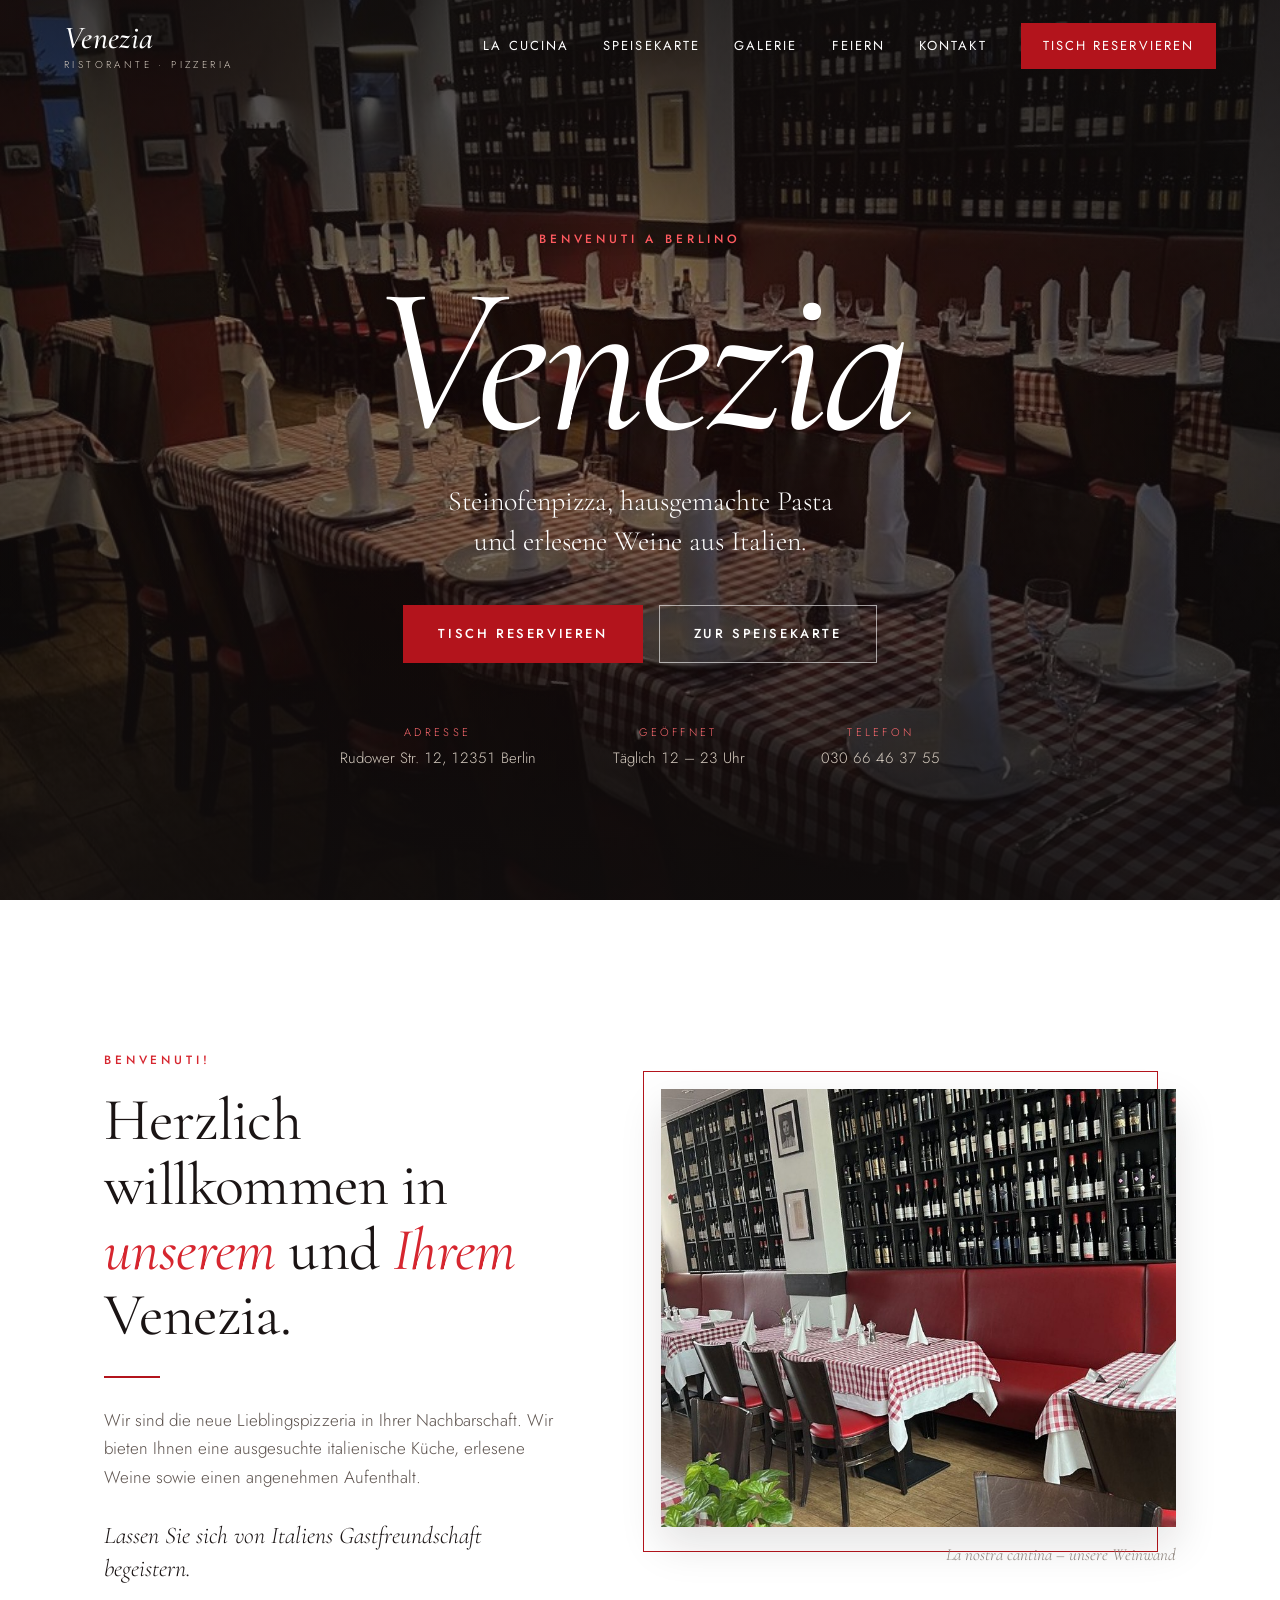
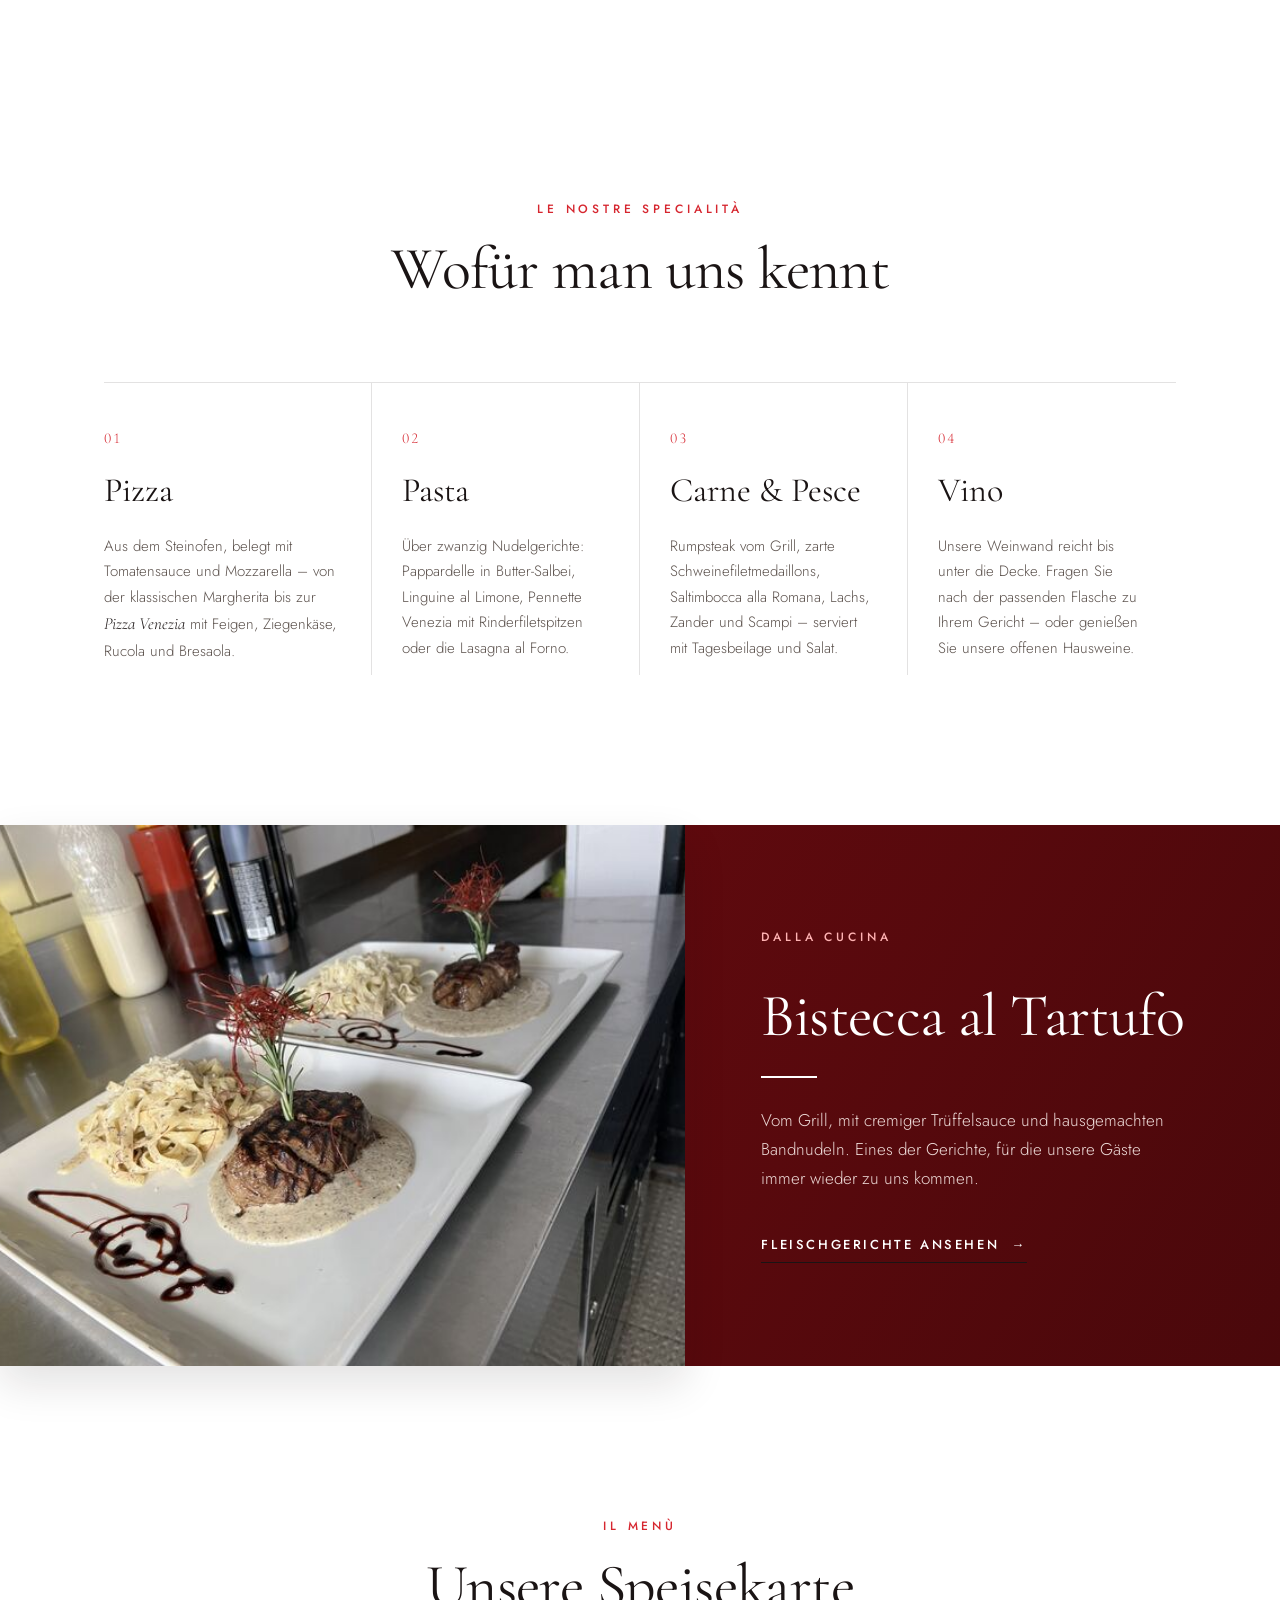
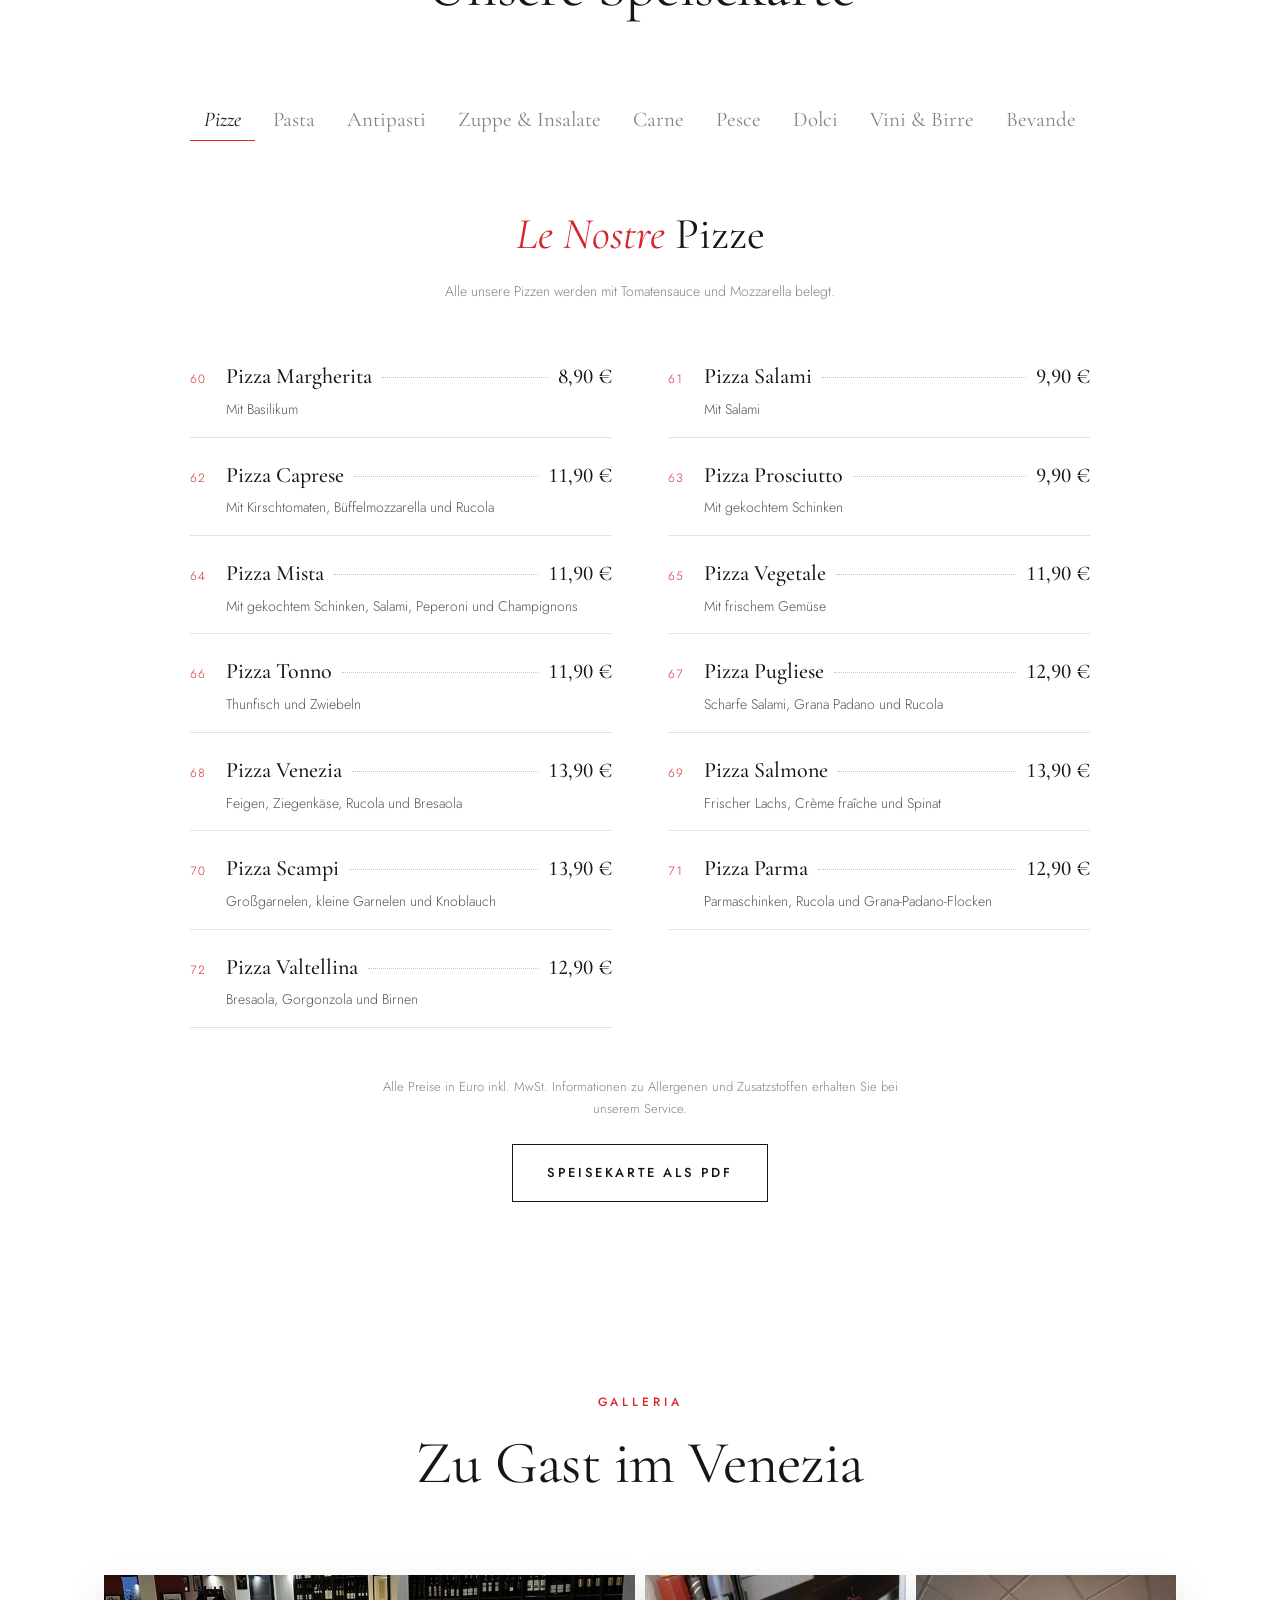
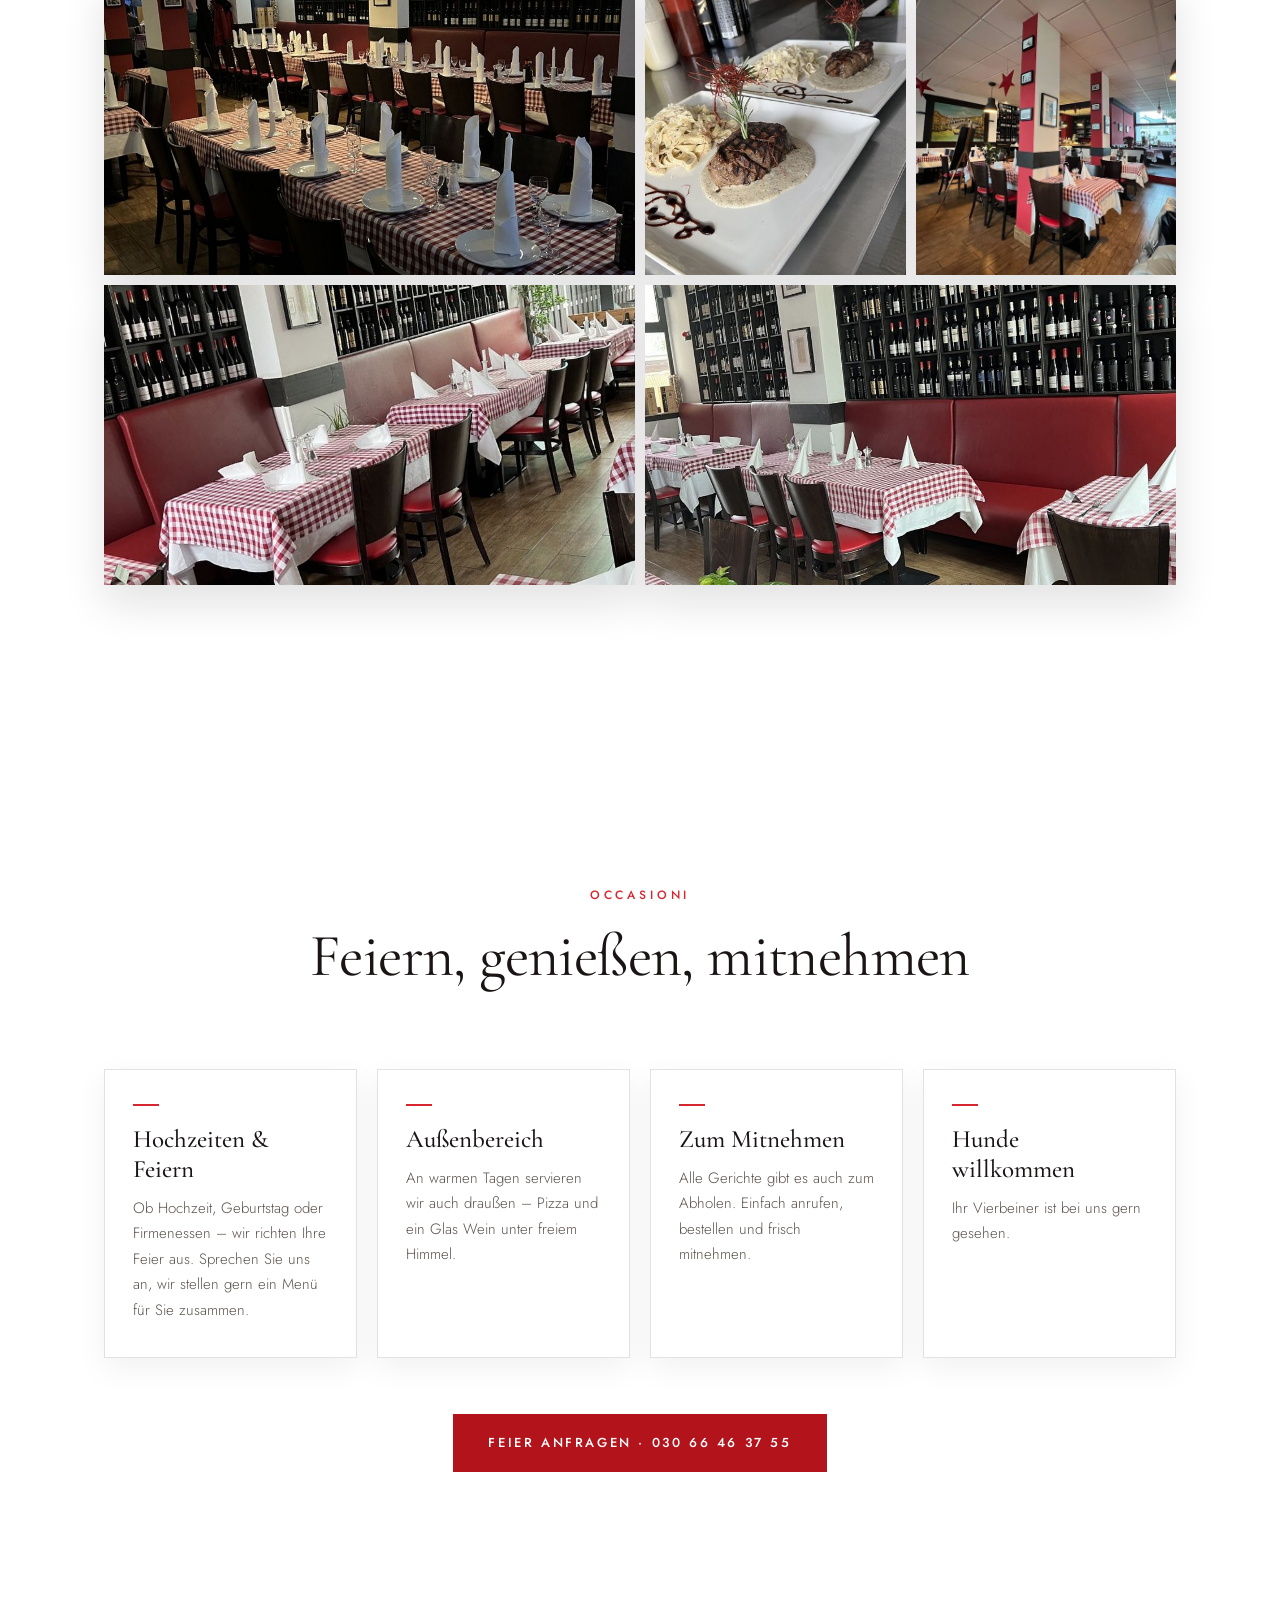
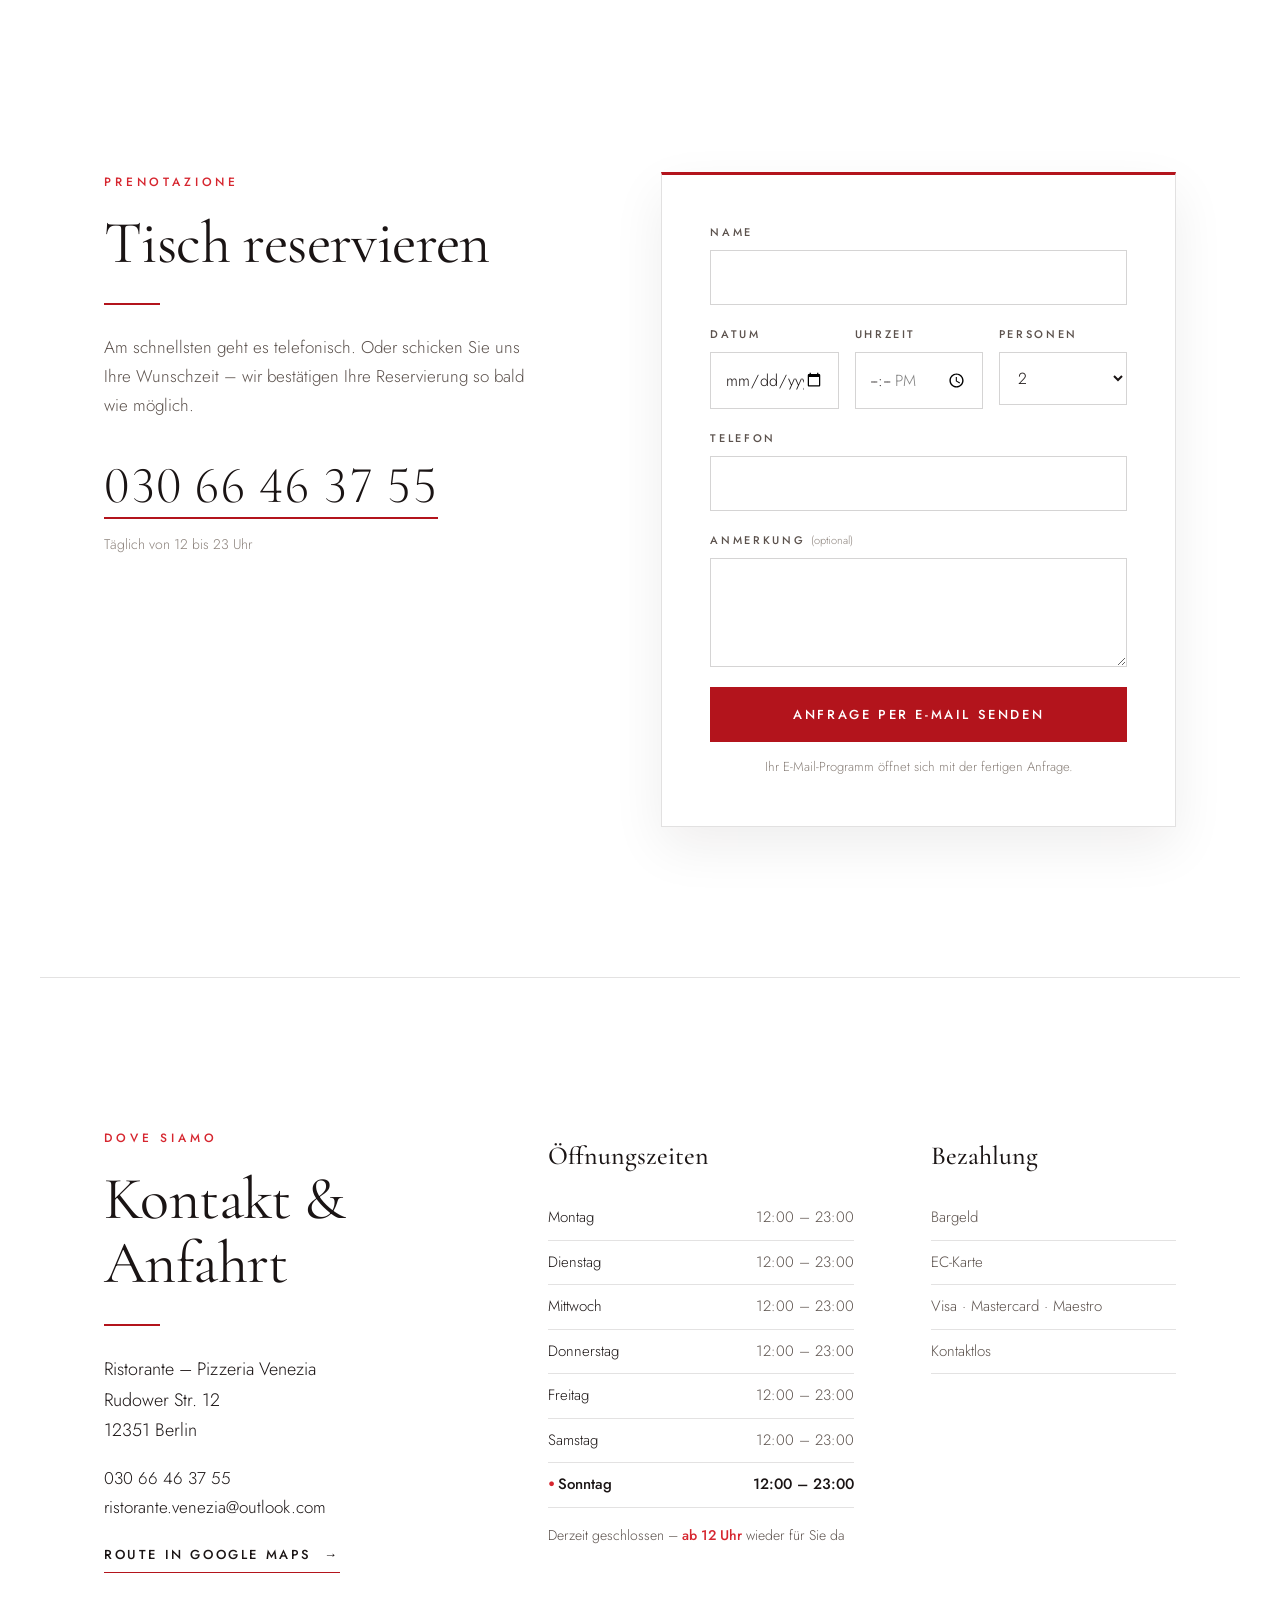
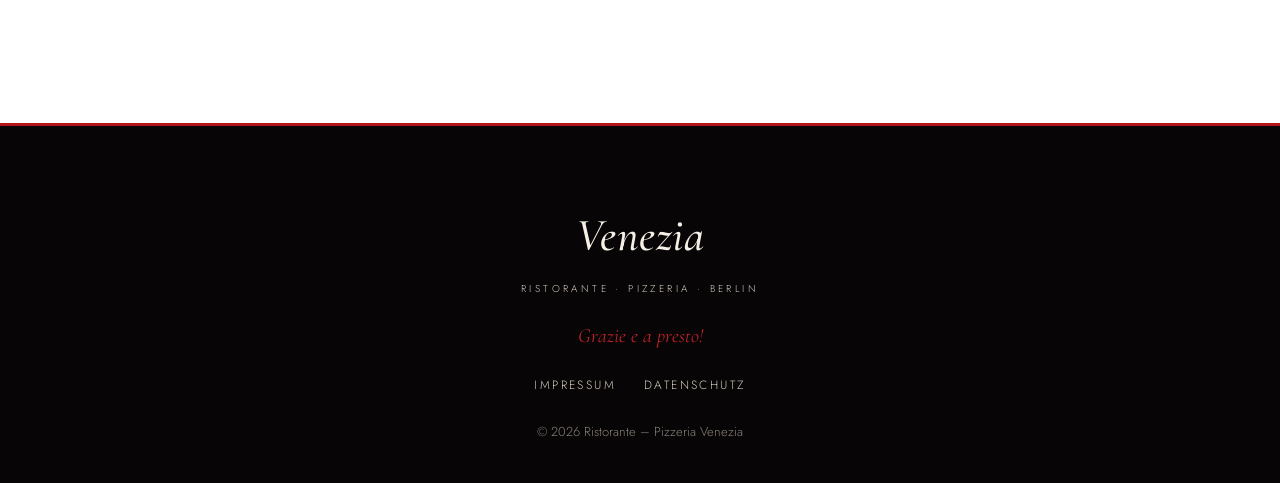
==== index.html @ 1c079600 "Ristorante Venezia: neue Webseite Neubau der Webseite für Ristorante – Pizzeria Venezia (Rudower Str" ====
<!doctype html>
<html lang="de" class="no-js">
<head>
  <meta charset="utf-8">
  <meta name="viewport" content="width=device-width, initial-scale=1">
  <title>Ristorante Pizzeria Venezia – Italienische Küche in Berlin</title>
  <meta name="description" content="Ristorante Pizzeria Venezia in der Rudower Str. 12, Berlin: Steinofenpizza, hausgemachte Pasta, Fleisch, Fisch und erlesene italienische Weine. Täglich 12–23 Uhr. Jetzt Tisch reservieren.">
  <meta name="theme-color" content="#ffffff">
  <link rel="preconnect" href="https://fonts.googleapis.com">
  <link rel="preconnect" href="https://fonts.gstatic.com" crossorigin>
  <link href="https://fonts.googleapis.com/css2?family=Cormorant+Garamond:ital,wght@0,400;0,500;0,600;1,400;1,500&family=Jost:wght@300;400;500&display=swap" rel="stylesheet">
  <link rel="stylesheet" href="css/style.css">
  <script type="application/ld+json">
  {
    "@context": "https://schema.org",
    "@type": "Restaurant",
    "name": "Ristorante - Pizzeria Venezia",
    "servesCuisine": ["Italienisch", "Pizza", "Pasta"],
    "telephone": "+49 30 66463755",
    "email": "ristorante.venezia@outlook.com",
    "address": {
      "@type": "PostalAddress",
      "streetAddress": "Rudower Str. 12",
      "postalCode": "12351",
      "addressLocality": "Berlin",
      "addressCountry": "DE"
    },
    "openingHoursSpecification": [{
      "@type": "OpeningHoursSpecification",
      "dayOfWeek": ["Monday","Tuesday","Wednesday","Thursday","Friday","Saturday","Sunday"],
      "opens": "12:00",
      "closes": "23:00"
    }],
    "acceptsReservations": true,
    "paymentAccepted": "Bargeld, EC-Karte, Visa, Mastercard, Maestro, kontaktlos"
  }
  </script>
  <script>
    // Intro nur einmal pro Besuch und nicht bei „Bewegung reduzieren“
    try {
      if (sessionStorage.getItem('venezia-intro') || matchMedia('(prefers-reduced-motion: reduce)').matches) {
        document.documentElement.classList.add('no-intro');
      }
    } catch (e) {}
  </script>
</head>
<body>

  <!-- INTRO / MINI-TRAILER -->
  <div class="intro-film" id="introFilm" aria-hidden="true">
    <div class="if-center">
      <p class="if-kicker">Ristorante · Pizzeria · Berlin</p>
      <h2 class="if-title"><span>V</span><span>e</span><span>n</span><span>e</span><span>z</span><span>i</span><span>a</span></h2>
      <div class="if-line"></div>
    </div>
  </div>

  <header class="site-header" id="top">
    <a class="brand" href="#top" aria-label="Venezia – zum Seitenanfang">
      <span class="brand-name">Venezia</span>
      <span class="brand-sub">Ristorante · Pizzeria</span>
    </a>
    <nav class="nav" id="nav" aria-label="Hauptnavigation">
      <a href="#cucina">La Cucina</a>
      <a href="#speisekarte">Speisekarte</a>
      <a href="#galerie">Galerie</a>
      <a href="#feiern">Feiern</a>
      <a href="#kontakt">Kontakt</a>
      <a class="nav-cta" href="#reservieren">Tisch reservieren</a>
    </nav>
    <button class="nav-toggle" id="navToggle" aria-label="Menü öffnen" aria-expanded="false" aria-controls="nav">
      <span></span><span></span><span></span>
    </button>
  </header>

  <main>

    <!-- HERO -->
    <section class="hero">
      <div class="hero-bg" style="background-image:url('images/abend.jpg')" role="img" aria-label="Gedeckte Tafel im Restaurant Venezia am Abend"></div>
      <div class="hero-inner">
        <p class="eyebrow reveal">Benvenuti a Berlino</p>
        <h1 class="hero-title reveal">Venezia</h1>
        <p class="hero-lead reveal">Steinofenpizza, hausgemachte Pasta<br>und erlesene Weine aus Italien.</p>
        <div class="hero-actions reveal">
          <a class="btn btn-red" href="#reservieren">Tisch reservieren</a>
          <a class="btn btn-ghost" href="#speisekarte">Zur Speisekarte</a>
        </div>
      </div>
      <ul class="hero-facts">
        <li><span>Adresse</span>Rudower Str. 12, 12351 Berlin</li>
        <li><span>Geöffnet</span>Täglich 12 – 23 Uhr</li>
        <li><span>Telefon</span><a href="tel:+493066463755">030 66 46 37 55</a></li>
      </ul>
    </section>

    <!-- INTRO -->
    <section class="intro section" id="cucina">
      <div class="intro-text reveal">
        <p class="eyebrow">Benvenuti!</p>
        <h2 class="h2">Herzlich willkommen in <em>unserem</em> und <em>Ihrem</em> Venezia.</h2>
        <div class="rule"></div>
        <p>Wir sind die neue Lieblingspizzeria in Ihrer Nachbarschaft. Wir bieten Ihnen eine ausgesuchte italienische Küche, erlesene Weine sowie einen angenehmen Aufenthalt.</p>
        <p class="signature">Lassen Sie sich von Italiens Gastfreundschaft begeistern.</p>
      </div>
      <figure class="intro-img reveal">
        <img src="images/weinwand.jpg" alt="Rote Lederbänke und die Weinwand im Venezia" loading="lazy">
        <figcaption>La nostra cantina – unsere Weinwand</figcaption>
      </figure>
    </section>

    <!-- SPECIALITÀ -->
    <section class="known section">
      <header class="section-head reveal">
        <p class="eyebrow">Le nostre specialità</p>
        <h2 class="h2">Wofür man uns kennt</h2>
      </header>
      <div class="known-grid">
        <article class="known-item reveal">
          <span class="known-num">01</span>
          <h3>Pizza</h3>
          <p>Aus dem Steinofen, belegt mit Tomatensauce und Mozzarella – von der klassischen Margherita bis zur <em>Pizza Venezia</em> mit Feigen, Ziegenkäse, Rucola und Bresaola.</p>
        </article>
        <article class="known-item reveal">
          <span class="known-num">02</span>
          <h3>Pasta</h3>
          <p>Über zwanzig Nudelgerichte: Pappardelle in Butter-Salbei, Linguine al Limone, Pennette Venezia mit Rinderfiletspitzen oder die Lasagna al Forno.</p>
        </article>
        <article class="known-item reveal">
          <span class="known-num">03</span>
          <h3>Carne &amp; Pesce</h3>
          <p>Rumpsteak vom Grill, zarte Schweinefiletmedaillons, Saltimbocca alla Romana, Lachs, Zander und Scampi – serviert mit Tagesbeilage und Salat.</p>
        </article>
        <article class="known-item reveal">
          <span class="known-num">04</span>
          <h3>Vino</h3>
          <p>Unsere Weinwand reicht bis unter die Decke. Fragen Sie nach der passenden Flasche zu Ihrem Gericht – oder genießen Sie unsere offenen Hausweine.</p>
        </article>
      </div>
    </section>

    <!-- FEATURE: BISTECCA -->
    <section class="feature">
      <div class="feature-img reveal">
        <img src="images/bistecca.jpg" alt="Gegrillte Bistecca mit Bandnudeln und Trüffel-Rahmsauce" loading="lazy">
      </div>
      <div class="feature-text reveal">
        <p class="eyebrow">Dalla cucina</p>
        <h2 class="h2">Bistecca al&nbsp;Tartufo</h2>
        <div class="rule"></div>
        <p>Vom Grill, mit cremiger Trüffelsauce und hausgemachten Bandnudeln. Eines der Gerichte, für die unsere Gäste immer wieder zu uns kommen.</p>
        <a class="link-arrow" href="#speisekarte" data-tab="manzo">Fleischgerichte ansehen</a>
      </div>
    </section>

    <!-- SPEISEKARTE -->
    <section class="menu section" id="speisekarte">
      <header class="section-head reveal">
        <p class="eyebrow">Il menù</p>
        <h2 class="h2">Unsere Speisekarte</h2>
      </header>

      <div class="menu-tabs" role="tablist" id="menuTabs" aria-label="Kategorien der Speisekarte"></div>
      <div class="menu-panel" id="menuPanel" role="tabpanel" aria-live="polite"></div>

      <p class="menu-note">Alle Preise in Euro inkl. MwSt. Informationen zu Allergenen und Zusatzstoffen erhalten Sie bei unserem Service.</p>
      <div class="menu-actions">
        <a class="btn btn-ghost" href="Speisekarte.pdf" target="_blank" rel="noopener">Speisekarte als PDF</a>
      </div>
    </section>

    <!-- GALERIE -->
    <section class="gallery section" id="galerie">
      <header class="section-head reveal">
        <p class="eyebrow">Galleria</p>
        <h2 class="h2">Zu Gast im Venezia</h2>
      </header>
      <div class="gallery-grid">
        <button class="g-item g-wide reveal" data-full="images/abend.jpg"><img src="images/abend.jpg" alt="Festlich gedeckte Tafel am Abend" loading="lazy"></button>
        <button class="g-item reveal" data-full="images/bistecca.jpg"><img src="images/bistecca.jpg" alt="Bistecca mit Bandnudeln" loading="lazy"></button>
        <button class="g-item reveal" data-full="images/gastraum.jpg"><img src="images/gastraum.jpg" alt="Gastraum mit roten Säulen und Venedig-Gemälde" loading="lazy"></button>
        <button class="g-item g-wide reveal" data-full="images/tische.jpg"><img src="images/tische.jpg" alt="Tische mit rot-weiß karierten Tischdecken" loading="lazy"></button>
        <button class="g-item g-wide reveal" data-full="images/weinwand.jpg"><img src="images/weinwand.jpg" alt="Weinwand über den roten Lederbänken" loading="lazy"></button>
      </div>
    </section>

    <!-- FEIERN & SERVICES -->
    <section class="events" id="feiern">
      <div class="events-bg" style="background-image:url('images/gastraum.jpg')" aria-hidden="true"></div>
      <div class="events-inner section">
        <header class="section-head reveal">
          <p class="eyebrow">Occasioni</p>
          <h2 class="h2">Feiern, genießen, mitnehmen</h2>
        </header>
        <div class="events-grid">
          <div class="event reveal">
            <h3>Hochzeiten &amp; Feiern</h3>
            <p>Ob Hochzeit, Geburtstag oder Firmenessen – wir richten Ihre Feier aus. Sprechen Sie uns an, wir stellen gern ein Menü für Sie zusammen.</p>
          </div>
          <div class="event reveal">
            <h3>Außenbereich</h3>
            <p>An warmen Tagen servieren wir auch draußen – Pizza und ein Glas Wein unter freiem Himmel.</p>
          </div>
          <div class="event reveal">
            <h3>Zum Mitnehmen</h3>
            <p>Alle Gerichte gibt es auch zum Abholen. Einfach anrufen, bestellen und frisch mitnehmen.</p>
          </div>
          <div class="event reveal">
            <h3>Hunde willkommen</h3>
            <p>Ihr Vierbeiner ist bei uns gern gesehen.</p>
          </div>
        </div>
        <div class="events-cta reveal">
          <a class="btn btn-red" href="tel:+493066463755">Feier anfragen · 030 66 46 37 55</a>
        </div>
      </div>
    </section>

    <!-- RESERVIEREN -->
    <section class="reserve section" id="reservieren">
      <div class="reserve-text reveal">
        <p class="eyebrow">Prenotazione</p>
        <h2 class="h2">Tisch reservieren</h2>
        <div class="rule"></div>
        <p>Am schnellsten geht es telefonisch. Oder schicken Sie uns Ihre Wunschzeit – wir bestätigen Ihre Reservierung so bald wie möglich.</p>
        <a class="phone-big" href="tel:+493066463755">030 66 46 37 55</a>
        <p class="small">Täglich von 12 bis 23 Uhr</p>
      </div>
      <form class="reserve-form reveal" id="reserveForm" novalidate>
        <div class="field">
          <label for="r-name">Name</label>
          <input id="r-name" name="name" type="text" autocomplete="name" required>
        </div>
        <div class="field-row">
          <div class="field">
            <label for="r-date">Datum</label>
            <input id="r-date" name="date" type="date" required>
          </div>
          <div class="field">
            <label for="r-time">Uhrzeit</label>
            <input id="r-time" name="time" type="time" min="12:00" max="22:00" step="900" required>
          </div>
          <div class="field">
            <label for="r-guests">Personen</label>
            <select id="r-guests" name="guests" required>
              <option>1</option><option selected>2</option><option>3</option><option>4</option>
              <option>5</option><option>6</option><option>7</option><option>8</option>
              <option value="mehr als 8">mehr als 8</option>
            </select>
          </div>
        </div>
        <div class="field">
          <label for="r-phone">Telefon</label>
          <input id="r-phone" name="phone" type="tel" autocomplete="tel" required>
        </div>
        <div class="field">
          <label for="r-note">Anmerkung <span class="opt">(optional)</span></label>
          <textarea id="r-note" name="note" rows="3"></textarea>
        </div>
        <button class="btn btn-red btn-block" type="submit">Anfrage per E-Mail senden</button>
        <p class="form-hint" id="formHint">Ihr E-Mail-Programm öffnet sich mit der fertigen Anfrage.</p>
      </form>
    </section>

    <!-- KONTAKT -->
    <section class="contact section" id="kontakt">
      <div class="contact-col reveal">
        <p class="eyebrow">Dove siamo</p>
        <h2 class="h2">Kontakt &amp; Anfahrt</h2>
        <div class="rule"></div>
        <address>
          Ristorante – Pizzeria Venezia<br>
          Rudower Str. 12<br>
          12351 Berlin
        </address>
        <p><a href="tel:+493066463755">030 66 46 37 55</a><br>
           <a href="mailto:ristorante.venezia@outlook.com">ristorante.venezia@outlook.com</a></p>
        <a class="link-arrow" href="https://www.google.com/maps/search/?api=1&amp;query=Rudower%20Str.%2012%2C%2012351%20Berlin" target="_blank" rel="noopener">Route in Google Maps</a>
      </div>
      <div class="contact-col reveal">
        <h3 class="h3">Öffnungszeiten</h3>
        <table class="hours" id="hours">
          <tr data-day="1"><th>Montag</th><td>12:00 – 23:00</td></tr>
          <tr data-day="2"><th>Dienstag</th><td>12:00 – 23:00</td></tr>
          <tr data-day="3"><th>Mittwoch</th><td>12:00 – 23:00</td></tr>
          <tr data-day="4"><th>Donnerstag</th><td>12:00 – 23:00</td></tr>
          <tr data-day="5"><th>Freitag</th><td>12:00 – 23:00</td></tr>
          <tr data-day="6"><th>Samstag</th><td>12:00 – 23:00</td></tr>
          <tr data-day="0"><th>Sonntag</th><td>12:00 – 23:00</td></tr>
        </table>
        <p class="open-status" id="openStatus"></p>
      </div>
      <div class="contact-col reveal">
        <h3 class="h3">Bezahlung</h3>
        <ul class="pay">
          <li>Bargeld</li>
          <li>EC-Karte</li>
          <li>Visa · Mastercard · Maestro</li>
          <li>Kontaktlos</li>
        </ul>
      </div>
    </section>

  </main>

  <footer class="site-footer">
    <div class="footer-brand">
      <span class="brand-name">Venezia</span>
      <span class="brand-sub">Ristorante · Pizzeria · Berlin</span>
    </div>
    <p class="footer-claim">Grazie e a presto!</p>
    <nav class="footer-links" aria-label="Rechtliches">
      <a href="impressum.html">Impressum</a>
      <a href="datenschutz.html">Datenschutz</a>
    </nav>
    <p class="copy">© <span id="year"></span> Ristorante – Pizzeria Venezia</p>
  </footer>

  <a class="mobile-call" href="tel:+493066463755" aria-label="Venezia anrufen">Jetzt anrufen &amp; reservieren</a>

  <div class="lightbox" id="lightbox" hidden>
    <button class="lb-close" id="lbClose" aria-label="Schließen">×</button>
    <img id="lbImg" alt="">
  </div>

  <script src="js/main.js"></script>
</body>
</html>
---- css/style.css ----
/* ==========================================================
   Ristorante Pizzeria Venezia – Rosso & Bianco
   ========================================================== */

:root {
  --bg: #ffffff;
  --bg-2: #f7f3ee;
  --nero: #120e0e;
  --rosso: #b3141c;
  --rosso-hell: #d6262f;
  --rosso-dunkel: #6e0b10;
  --text: #1a1414;
  --text-dim: #5c524d;
  --grau: #8a807a;
  --linie: rgba(26, 20, 20, 0.12);
  --creme: #f5efe6;
  --creme-dim: #d6ccc0;

  --serif: "Cormorant Garamond", Georgia, "Times New Roman", serif;
  --sans: "Jost", "Helvetica Neue", Arial, sans-serif;

  --max: 1200px;
  --gutter: clamp(16px, 5vw, 64px);
  --ease: cubic-bezier(.2, .7, .2, 1);
}

*, *::before, *::after { box-sizing: border-box; }

html { scroll-behavior: smooth; scroll-padding-top: 80px; }

body {
  margin: 0;
  background: var(--bg);
  color: var(--text);
  font-family: var(--sans);
  font-weight: 300;
  font-size: 17px;
  line-height: 1.7;
  -webkit-font-smoothing: antialiased;
  overflow-x: hidden;
}

img { display: block; max-width: 100%; }
a { color: inherit; }
::selection { background: var(--rosso); color: #fff; }

/* ---------- Typografie ---------- */

.eyebrow {
  font-family: var(--sans);
  font-size: 12px;
  font-weight: 500;
  letter-spacing: .32em;
  text-transform: uppercase;
  color: var(--rosso-hell);
  margin: 0 0 18px;
}

.h2 {
  font-family: var(--serif);
  font-weight: 400;
  font-size: clamp(36px, 5vw, 60px);
  line-height: 1.08;
  margin: 0;
  letter-spacing: -.01em;
}
.h2 em { font-style: italic; color: var(--rosso-hell); }

.h3 {
  font-family: var(--serif);
  font-weight: 500;
  font-size: 26px;
  margin: 0 0 18px;
}

.rule {
  width: 56px;
  height: 2px;
  background: var(--rosso);
  margin: 28px 0;
}

.section {
  max-width: var(--max);
  margin: 0 auto;
  padding: clamp(80px, 12vw, 150px) var(--gutter);
}

.section-head { text-align: center; margin-bottom: clamp(48px, 7vw, 80px); }

/* ---------- Buttons ---------- */

.btn {
  display: inline-block;
  font-family: var(--sans);
  font-size: 13px;
  font-weight: 500;
  letter-spacing: .2em;
  text-transform: uppercase;
  text-decoration: none;
  padding: 17px 34px;
  border: 1px solid transparent;
  cursor: pointer;
  transition: background .3s var(--ease), color .3s var(--ease), border-color .3s var(--ease);
}
.btn-red { background: var(--rosso); color: #fff; }
.btn-red:hover { background: var(--rosso-hell); }
.btn-ghost { border-color: var(--text); color: var(--text); }
.btn-ghost:hover { background: var(--text); color: #fff; border-color: var(--text); }
.btn-block { width: 100%; }

.link-arrow {
  display: inline-flex;
  align-items: center;
  gap: 12px;
  font-size: 13px;
  font-weight: 500;
  letter-spacing: .2em;
  text-transform: uppercase;
  text-decoration: none;
  color: var(--text);
  padding-bottom: 6px;
  border-bottom: 1px solid var(--rosso);
}
.link-arrow::after { content: "→"; transition: transform .3s var(--ease); }
.link-arrow:hover::after { transform: translateX(6px); }

/* ---------- Header ---------- */

.site-header {
  position: fixed;
  inset: 0 0 auto 0;
  z-index: 50;
  display: flex;
  align-items: center;
  justify-content: space-between;
  padding: 22px var(--gutter);
  transition: background .4s var(--ease), padding .4s var(--ease), border-color .4s;
  border-bottom: 1px solid transparent;
}
.site-header.scrolled {
  background: rgba(255, 255, 255, .96);
  box-shadow: 0 2px 24px rgba(26,20,20,.06);
  backdrop-filter: blur(10px);
  -webkit-backdrop-filter: blur(10px);
  padding-top: 14px;
  padding-bottom: 14px;
  border-bottom-color: var(--linie);
}

.brand { text-decoration: none; display: flex; flex-direction: column; line-height: 1; }
.brand-name {
  font-family: var(--serif);
  font-style: italic;
  font-size: 32px;
  font-weight: 500;
  letter-spacing: .01em;
}
.brand-sub {
  font-size: 10px;
  letter-spacing: .34em;
  text-transform: uppercase;
  color: var(--text-dim);
  margin-top: 6px;
}

.nav { display: flex; align-items: center; gap: 34px; }
.nav a {
  font-size: 13px;
  font-weight: 400;
  letter-spacing: .16em;
  text-transform: uppercase;
  text-decoration: none;
  position: relative;
}
.nav a:not(.nav-cta)::after {
  content: "";
  position: absolute;
  left: 0; right: 0; bottom: -6px;
  height: 1px;
  background: var(--rosso-hell);
  transform: scaleX(0);
  transform-origin: left;
  transition: transform .35s var(--ease);
}
.nav a:not(.nav-cta):hover::after { transform: scaleX(1); }
.nav-cta {
  background: var(--rosso);
  color: #fff;
  padding: 12px 22px;
  transition: background .3s;
}
.nav-cta:hover { background: var(--rosso-hell); }

.nav-toggle {
  display: none;
  background: none;
  border: 0;
  width: 44px; height: 44px;
  padding: 10px;
  cursor: pointer;
  position: relative;
  z-index: 60;
}
.nav-toggle span {
  display: block;
  height: 1.5px;
  background: #fff;
  margin: 6px 0;
  transition: transform .3s var(--ease), opacity .3s;
}
.nav-open .nav-toggle span:nth-child(1) { transform: translateY(7.5px) rotate(45deg); }
.nav-open .nav-toggle span:nth-child(2) { opacity: 0; }
.nav-open .nav-toggle span:nth-child(3) { transform: translateY(-7.5px) rotate(-45deg); }

/* ---------- Hero ---------- */

.hero {
  position: relative;
  min-height: 100vh;
  min-height: 100svh;
  display: flex;
  flex-direction: column;
  justify-content: center;
  overflow: hidden;
}
.hero-bg {
  position: absolute;
  inset: 0;
  background-size: cover;
  background-position: center 40%;
  transform: scale(1.08);
  animation: heroZoom 18s var(--ease) forwards;
}
.hero-bg::after {
  content: "";
  position: absolute;
  inset: 0;
  background:
    linear-gradient(180deg, rgba(18,14,14,.72) 0%, rgba(18,14,14,.38) 35%, rgba(18,14,14,.5) 70%, rgba(18,14,14,.82) 100%),
    radial-gradient(ellipse at 50% 50%, rgba(110,11,16,.18), rgba(18,14,14,.35) 75%);
}
@keyframes heroZoom { to { transform: scale(1); } }

.hero-inner {
  position: relative;
  text-align: center;
  padding: 140px var(--gutter) 60px;
}
.hero-title {
  font-family: var(--serif);
  font-style: italic;
  font-weight: 400;
  font-size: clamp(84px, 17vw, 210px);
  line-height: .9;
  margin: 0;
  letter-spacing: -.02em;
  text-shadow: 0 6px 40px rgba(0,0,0,.45);
}
.hero-lead {
  font-family: var(--serif);
  font-size: clamp(20px, 2.4vw, 28px);
  line-height: 1.4;
  color: var(--text);
  margin: 26px auto 44px;
}
.hero-actions { display: flex; flex-wrap: wrap; gap: 16px; justify-content: center; }

.hero-facts {
  position: relative;
  list-style: none;
  margin: 0 auto;
  padding: 0 var(--gutter) 40px;
  display: flex;
  justify-content: center;
  gap: clamp(24px, 6vw, 80px);
  font-size: 15px;
  color: var(--text-dim);
  text-align: center;
}
.hero-facts span {
  display: block;
  font-size: 11px;
  letter-spacing: .3em;
  text-transform: uppercase;
  color: var(--rosso-hell);
  margin-bottom: 4px;
}
.hero-facts a { text-decoration: none; }
.hero-facts a:hover { color: var(--text); }

/* ---------- Intro ---------- */

.intro {
  display: grid;
  grid-template-columns: 1fr 1.1fr;
  gap: clamp(40px, 7vw, 100px);
  align-items: center;
}
.intro-text p { color: var(--text-dim); max-width: 480px; }
.signature {
  font-family: var(--serif);
  font-style: italic;
  font-size: 24px;
  color: var(--text) !important;
  line-height: 1.35;
  margin-top: 28px;
}
.intro-img { margin: 0; position: relative; }
.intro-img::before {
  content: "";
  position: absolute;
  inset: -18px 18px 18px -18px;
  border: 1px solid var(--rosso);
  z-index: -1;
}
.intro-img img { width: 100%; aspect-ratio: 4 / 3.4; object-fit: cover; }
.intro-img figcaption {
  font-family: var(--serif);
  font-style: italic;
  font-size: 17px;
  color: var(--grau);
  margin-top: 14px;
  text-align: right;
}

/* ---------- Specialità ---------- */

.known { padding-top: 40px; }
.known-grid {
  display: grid;
  grid-template-columns: repeat(4, 1fr);
  border-top: 1px solid var(--linie);
}
.known-item {
  padding: 40px 30px 10px 0;
  border-right: 1px solid var(--linie);
  padding-left: 30px;
}
.known-item:first-child { padding-left: 0; }
.known-item:last-child { border-right: 0; }
.known-num {
  font-family: var(--serif);
  font-size: 15px;
  color: var(--rosso-hell);
  letter-spacing: .1em;
}
.known-item h3 {
  font-family: var(--serif);
  font-weight: 400;
  font-size: 34px;
  margin: 10px 0 14px;
}
.known-item p { font-size: 15px; color: var(--text-dim); margin: 0; }
.known-item em { font-family: var(--serif); font-size: 17px; color: var(--text); }

/* ---------- Feature ---------- */

.feature {
  display: grid;
  grid-template-columns: 1.15fr 1fr;
  background: var(--rosso-dunkel);
  background: linear-gradient(120deg, var(--rosso-dunkel) 0%, #4a080b 100%);
}
.feature-img { min-height: 520px; overflow: hidden; }
.feature-img img {
  width: 100%;
  height: 100%;
  object-fit: cover;
  transition: transform 1.2s var(--ease);
}
.feature:hover .feature-img img { transform: scale(1.04); }
.feature-text {
  padding: clamp(56px, 8vw, 110px) clamp(24px, 6vw, 90px);
  align-self: center;
}
.feature-text .eyebrow { color: #ffb3b3; }
.feature-text .rule { background: #fff; }
.feature-text p { color: #ecd9d6; max-width: 420px; margin-bottom: 36px; }
.feature-text .link-arrow { border-color: var(--text); }

/* ---------- Speisekarte ---------- */

.menu-tabs {
  display: flex;
  flex-wrap: wrap;
  justify-content: center;
  gap: 6px 4px;
  margin-bottom: 56px;
}
.menu-tab {
  background: none;
  border: 0;
  border-bottom: 1px solid transparent;
  color: var(--grau);
  font-family: var(--serif);
  font-size: 21px;
  padding: 8px 14px;
  cursor: pointer;
  transition: color .25s, border-color .25s;
}
.menu-tab:hover { color: var(--text); }
.menu-tab[aria-selected="true"] {
  color: var(--text);
  border-bottom-color: var(--rosso-hell);
  font-style: italic;
}

.menu-panel { max-width: 900px; margin: 0 auto; min-height: 300px; }
.menu-panel.fade { animation: fadeUp .45s var(--ease); }
@keyframes fadeUp { from { opacity: 0; transform: translateY(12px); } to { opacity: 1; transform: none; } }

.menu-cat-head { text-align: center; margin-bottom: 40px; }
.menu-cat-title {
  font-family: var(--serif);
  font-size: clamp(32px, 4vw, 44px);
  font-weight: 400;
  margin: 0;
}
.menu-cat-title em { color: var(--rosso-hell); }
.menu-cat-note { color: var(--grau); font-size: 14px; margin: 8px 0 0; }

.menu-list {
  list-style: none;
  padding: 0;
  margin: 0;
  display: grid;
  grid-template-columns: 1fr 1fr;
  gap: 4px 56px;
}
.menu-item { padding: 16px 0; border-bottom: 1px solid var(--linie); }
.menu-line { display: flex; align-items: baseline; gap: 10px; }
.menu-no {
  font-size: 12px;
  color: var(--rosso-hell);
  min-width: 26px;
  letter-spacing: .05em;
}
.menu-name {
  font-family: var(--serif);
  font-size: 22px;
  font-weight: 500;
  line-height: 1.2;
}
.menu-dots { flex: 1; border-bottom: 1px dotted rgba(26,20,20,.25); transform: translateY(-5px); min-width: 12px; }
.menu-price {
  font-family: var(--serif);
  font-size: 21px;
  font-weight: 500;
  white-space: nowrap;
}
.menu-desc { font-size: 14px; color: var(--text-dim); margin: 4px 0 0 36px; line-height: 1.55; }
.menu-size { font-size: 12px; color: var(--grau); margin-left: 6px; letter-spacing: .04em; }

.menu-note { text-align: center; color: var(--grau); font-size: 13px; margin: 48px auto 24px; max-width: 560px; }
.menu-actions { text-align: center; }

/* ---------- Galerie ---------- */

.gallery { padding-top: 40px; }
.gallery-grid {
  display: grid;
  grid-template-columns: repeat(4, 1fr);
  grid-auto-rows: 300px;
  gap: 10px;
}
.g-item {
  padding: 0;
  border: 0;
  background: var(--bg-2);
  overflow: hidden;
  cursor: zoom-in;
  position: relative;
}
.g-wide { grid-column: span 2; }
.g-item img {
  width: 100%;
  height: 100%;
  object-fit: cover;
  transition: transform .9s var(--ease), filter .5s;
  filter: saturate(.92);
}
.g-item::after {
  content: "";
  position: absolute;
  inset: 0;
  box-shadow: inset 0 0 0 0 var(--rosso);
  transition: box-shadow .4s var(--ease);
}
.g-item:hover img { transform: scale(1.05); filter: saturate(1.05); }
.g-item:hover::after { box-shadow: inset 0 0 0 4px var(--rosso); }

.lightbox {
  position: fixed;
  inset: 0;
  z-index: 100;
  background: rgba(8, 6, 6, .94);
  display: flex;
  align-items: center;
  justify-content: center;
  padding: 24px;
}
.lightbox[hidden] { display: none; }
.lightbox img { max-height: 88vh; max-width: 100%; box-shadow: 0 30px 80px rgba(0,0,0,.6); }
.lb-close {
  position: absolute;
  top: 16px; right: 20px;
  background: none;
  border: 0;
  color: var(--text);
  font-size: 44px;
  line-height: 1;
  cursor: pointer;
}

/* ---------- Feiern ---------- */

.events { position: relative; overflow: hidden; }
.events-bg {
  position: absolute;
  inset: 0;
  background-size: cover;
  background-position: center;
  background-attachment: fixed;
}
.events-bg::after {
  content: "";
  position: absolute;
  inset: 0;
  background: linear-gradient(180deg, var(--bg) 0%, rgba(255,255,255,.9) 18%, rgba(255,255,255,.9) 82%, var(--bg) 100%);
}
.events-inner { position: relative; }
.events-grid {
  display: grid;
  grid-template-columns: repeat(4, 1fr);
  gap: 20px;
}
.event {
  border: 1px solid var(--linie);
  background: rgba(255,255,255,.85);
  box-shadow: 0 10px 30px rgba(26,20,20,.06);
  padding: 34px 28px;
  transition: border-color .35s, transform .35s var(--ease);
}
.event:hover { border-color: var(--rosso); transform: translateY(-4px); }
.event h3 {
  font-family: var(--serif);
  font-weight: 500;
  font-size: 25px;
  margin: 0 0 12px;
}
.event h3::before {
  content: "";
  display: block;
  width: 26px;
  height: 2px;
  background: var(--rosso-hell);
  margin-bottom: 18px;
}
.event p { font-size: 15px; color: var(--text-dim); margin: 0; }
.events-cta { text-align: center; margin-top: 56px; }

/* ---------- Reservieren ---------- */

.reserve {
  display: grid;
  grid-template-columns: 1fr 1.1fr;
  gap: clamp(40px, 7vw, 100px);
  align-items: start;
}
.reserve-text p { color: var(--text-dim); max-width: 440px; }
.phone-big {
  display: inline-block;
  font-family: var(--serif);
  font-size: clamp(36px, 4.4vw, 52px);
  text-decoration: none;
  color: var(--text);
  margin-top: 18px;
  border-bottom: 2px solid var(--rosso);
  line-height: 1.2;
}
.phone-big:hover { color: var(--rosso-hell); }
.small { font-size: 14px; color: var(--grau) !important; }

.reserve-form {
  background: var(--bg-2);
  border-top: 3px solid var(--rosso);
  padding: clamp(28px, 4vw, 48px);
}
.field { display: flex; flex-direction: column; margin-bottom: 20px; flex: 1; min-width: 0; }
.field-row { display: flex; gap: 16px; }
.field label {
  font-size: 11px;
  font-weight: 500;
  letter-spacing: .24em;
  text-transform: uppercase;
  color: var(--text-dim);
  margin-bottom: 8px;
}
.opt { text-transform: none; letter-spacing: 0; color: var(--grau); font-weight: 300; }
.field input, .field select, .field textarea {
  font: inherit;
  font-size: 16px;
  color: var(--text);
  background: var(--bg);
  border: 1px solid rgba(26,20,20,.18);
  border-radius: 0;
  padding: 13px 14px;
  width: 100%;
  color-scheme: light;
  transition: border-color .25s;
}
.field input:focus, .field select:focus, .field textarea:focus {
  outline: none;
  border-color: var(--rosso-hell);
}
.field.invalid input, .field.invalid select { border-color: var(--rosso-hell); }
.form-hint { font-size: 13px; color: var(--grau); margin: 14px 0 0; text-align: center; }
.form-hint.error { color: var(--rosso); }

/* ---------- Kontakt ---------- */

.contact {
  display: grid;
  grid-template-columns: 1.2fr 1fr .8fr;
  gap: clamp(40px, 6vw, 80px);
  border-top: 1px solid var(--linie);
}
address { font-style: normal; font-size: 18px; margin-bottom: 18px; }
.contact a { text-decoration: none; }
.contact p a:hover { color: var(--rosso-hell); }
.contact .h3 { margin-top: 6px; }

.hours { border-collapse: collapse; width: 100%; font-size: 15px; }
.hours th, .hours td { padding: 9px 0; border-bottom: 1px solid var(--linie); text-align: left; font-weight: 300; }
.hours td { text-align: right; color: var(--text-dim); }
.hours tr.today th, .hours tr.today td { color: var(--text); font-weight: 500; }
.hours tr.today th::before { content: "● "; color: var(--rosso-hell); font-size: 11px; vertical-align: 2px; }

.open-status { font-size: 14px; margin-top: 16px; color: var(--text-dim); }
.open-status strong { color: var(--rosso-hell); font-weight: 500; }

.pay { list-style: none; padding: 0; margin: 0; font-size: 15px; color: var(--text-dim); }
.pay li { padding: 9px 0; border-bottom: 1px solid var(--linie); }

/* ---------- Footer ---------- */

.site-footer {
  background: #070505;
  border-top: 3px solid var(--rosso);
  text-align: center;
  padding: 70px var(--gutter) 40px;
}
.footer-brand { display: flex; flex-direction: column; align-items: center; }
.footer-brand .brand-name { font-size: 46px; }
.footer-claim { font-family: var(--serif); font-style: italic; font-size: 20px; color: var(--rosso-hell); margin: 22px 0; }
.footer-links { display: flex; justify-content: center; gap: 28px; margin-bottom: 26px; }
.footer-links a {
  font-size: 12px;
  letter-spacing: .2em;
  text-transform: uppercase;
  text-decoration: none;
  color: var(--text-dim);
}
.footer-links a:hover { color: var(--text); }
.copy { font-size: 13px; color: var(--grau); margin: 0; }

.mobile-call { display: none; }

/* ---------- Scroll-Animation ---------- */

.reveal { opacity: 0; transform: translateY(26px); transition: opacity .9s var(--ease), transform .9s var(--ease); }
.reveal.visible { opacity: 1; transform: none; }
.no-js .reveal { opacity: 1; transform: none; }

@media (prefers-reduced-motion: reduce) {
  html { scroll-behavior: auto; }
  .reveal { opacity: 1; transform: none; transition: none; }
  .hero-bg { animation: none; transform: none; }
}

/* ---------- Responsive ---------- */

@media (max-width: 1080px) {
  .known-grid { grid-template-columns: 1fr 1fr; }
  .known-item:nth-child(2) { border-right: 0; }
  .known-item:nth-child(3) { padding-left: 0; }
  .known-item:nth-child(n+3) { border-top: 1px solid var(--linie); }
  .events-grid { grid-template-columns: 1fr 1fr; }
  .contact { grid-template-columns: 1fr 1fr; }
  .contact-col:first-child { grid-column: 1 / -1; }
}

@media (max-width: 900px) {
  .nav-toggle { display: block; }
  .nav {
    position: fixed;
    inset: 0;
    background: var(--bg);
    flex-direction: column;
    justify-content: center;
    gap: 26px;
    opacity: 0;
    visibility: hidden;
    transition: opacity .35s var(--ease), visibility .35s;
  }
  .nav a { font-size: 15px; }
  .nav-open .nav { opacity: 1; visibility: visible; }
  .nav-open { overflow: hidden; }

  .intro, .reserve, .feature { grid-template-columns: 1fr; }
  .intro-img { order: -1; }
  .intro-img::before { inset: -10px 10px 10px -10px; }
  .feature-img { min-height: 340px; }
  .menu-list { grid-template-columns: 1fr; }
  .events-bg { background-attachment: scroll; }
}

@media (max-width: 640px) {
  body { font-size: 16px; padding-bottom: 58px; }
  .brand-name { font-size: 27px; }
  .brand-sub { font-size: 9px; }
  .hero-facts { flex-direction: column; gap: 16px; padding-bottom: 32px; }
  .hero-inner { padding-top: 120px; padding-bottom: 36px; }
  .hero-actions .btn { width: 100%; }
  .known-grid { grid-template-columns: 1fr; }
  .known-item, .known-item:nth-child(3) { padding: 30px 0; border-right: 0; }
  .known-item + .known-item { border-top: 1px solid var(--linie); }
  .events-grid { grid-template-columns: 1fr; }
  .gallery-grid { grid-template-columns: 1fr 1fr; grid-auto-rows: 170px; }
  .g-wide { grid-column: span 2; }
  .field-row { flex-direction: column; gap: 0; }
  .contact { grid-template-columns: 1fr; }
  .menu-tab { font-size: 18px; padding: 6px 10px; }
  .menu-name { font-size: 20px; }
  .menu-desc { margin-left: 36px; }
  .mobile-call {
    display: block;
    position: fixed;
    left: 0; right: 0; bottom: 0;
    z-index: 40;
    background: var(--rosso);
    color: #fff;
    text-align: center;
    text-decoration: none;
    font-size: 13px;
    font-weight: 500;
    letter-spacing: .18em;
    text-transform: uppercase;
    padding: 18px 16px;
  }
}

/* ---------- Feinschliff ---------- */
body { font-variant-numeric: lining-nums; }
.menu-price, .menu-no, .known-num, .phone-big, .hero-facts { font-variant-numeric: lining-nums tabular-nums; }
.event h3 { line-height: 1.2; }
.intro-text .eyebrow, .reserve-text .eyebrow { color: var(--rosso-hell); }
.reserve-form { background: #fff; border: 1px solid var(--linie); border-top: 3px solid var(--rosso); box-shadow: 0 20px 50px rgba(26,20,20,.07); }
.intro-img img, .g-item, .feature-img { box-shadow: 0 18px 40px rgba(26,20,20,.12); }

/* Dunkle Bereiche: Hero-Foto, Header über dem Hero, Feature, Footer, Lightbox */
.hero, .hero .hero-lead { color: #fff; }
.hero .eyebrow { color: #ff5a5f; text-shadow: 0 1px 12px rgba(0,0,0,.6); }
.hero .btn-ghost { border-color: rgba(255,255,255,.6); color: #fff; }
.hero .btn-ghost:hover { background: #fff; color: var(--nero); border-color: #fff; }
.hero-facts { color: var(--creme-dim); }
.hero-facts span { color: #ff6b70; }
.hero-facts a:hover { color: #fff; }

.site-header:not(.scrolled) { color: #fff; }
.site-header:not(.scrolled) .brand-sub { color: var(--creme-dim); }
.site-header:not(.scrolled) .nav-toggle span { background: #fff; }
.site-header.scrolled { color: var(--text); }
.nav-toggle span { background: var(--text); }

.feature-text { color: #fff; }
.feature-text .link-arrow { color: #fff; }

.site-footer { color: var(--creme); }
.site-footer .brand-sub, .footer-links a { color: var(--creme-dim); }
.footer-links a:hover { color: #fff; }

.lb-close { color: #fff; }

@media (max-width: 900px) {
  .nav-open .site-header, .nav-open .site-header .nav-toggle span { color: var(--text); }
  .nav-open .site-header .nav-toggle span { background: var(--text); }
  .nav-open .site-header .brand-sub { color: var(--text-dim); }
  .brand { position: relative; z-index: 60; }
}

/* ==========================================================
   INTRO  (ruhig, ca. 2 Sekunden, einmal pro Besuch)
   ========================================================== */

.intro-film {
  position: fixed;
  inset: 0;
  z-index: 200;
  background: var(--rosso);
  color: #fff;
  display: flex;
  align-items: center;
  justify-content: center;
  cursor: pointer;
  transition: opacity .6s ease, visibility .6s;
}
.intro-film.done { opacity: 0; visibility: hidden; }
.intro-film.gone, .no-intro .intro-film { display: none; }
.intro-active { overflow: hidden; }

.if-center { text-align: center; padding: 0 16px; }

.if-kicker {
  font-family: var(--sans);
  font-size: 11px;
  font-weight: 400;
  letter-spacing: .4em;
  text-transform: uppercase;
  margin: 0 0 6px;
  opacity: 0;
  animation: ifFade .6s .1s ease-out forwards;
}

.if-title {
  font-family: var(--serif);
  font-style: italic;
  font-weight: 400;
  font-size: clamp(60px, 11vw, 130px);
  line-height: 1.1;
  margin: 0;
  letter-spacing: -.01em;
}
.if-title span {
  display: inline-block;
  opacity: 0;
  transform: translateY(12px);
  animation: ifLetter .7s ease-out forwards;
}
.if-title span:nth-child(1) { animation-delay: .15s; }
.if-title span:nth-child(2) { animation-delay: .19s; }
.if-title span:nth-child(3) { animation-delay: .23s; }
.if-title span:nth-child(4) { animation-delay: .27s; }
.if-title span:nth-child(5) { animation-delay: .31s; }
.if-title span:nth-child(6) { animation-delay: .35s; }
.if-title span:nth-child(7) { animation-delay: .39s; }

.if-line {
  height: 1px;
  width: 0;
  background: rgba(255,255,255,.8);
  margin: 14px auto 0;
  animation: ifLine .6s .55s ease-out forwards;
}

@keyframes ifFade { to { opacity: 1; } }
@keyframes ifLetter { to { opacity: 1; transform: none; } }
@keyframes ifLine { to { width: 110px; } }

/* Hero erst nach dem Intro einblenden, Zoom startet passend */
.intro-active .hero .reveal { opacity: 0 !important; transform: translateY(26px) !important; }
.intro-active .hero-bg { animation-play-state: paused; }
.hero-inner .reveal:nth-child(2) { transition-delay: .12s; }
.hero-inner .reveal:nth-child(3) { transition-delay: .24s; }
.hero-inner .reveal:nth-child(4) { transition-delay: .36s; }
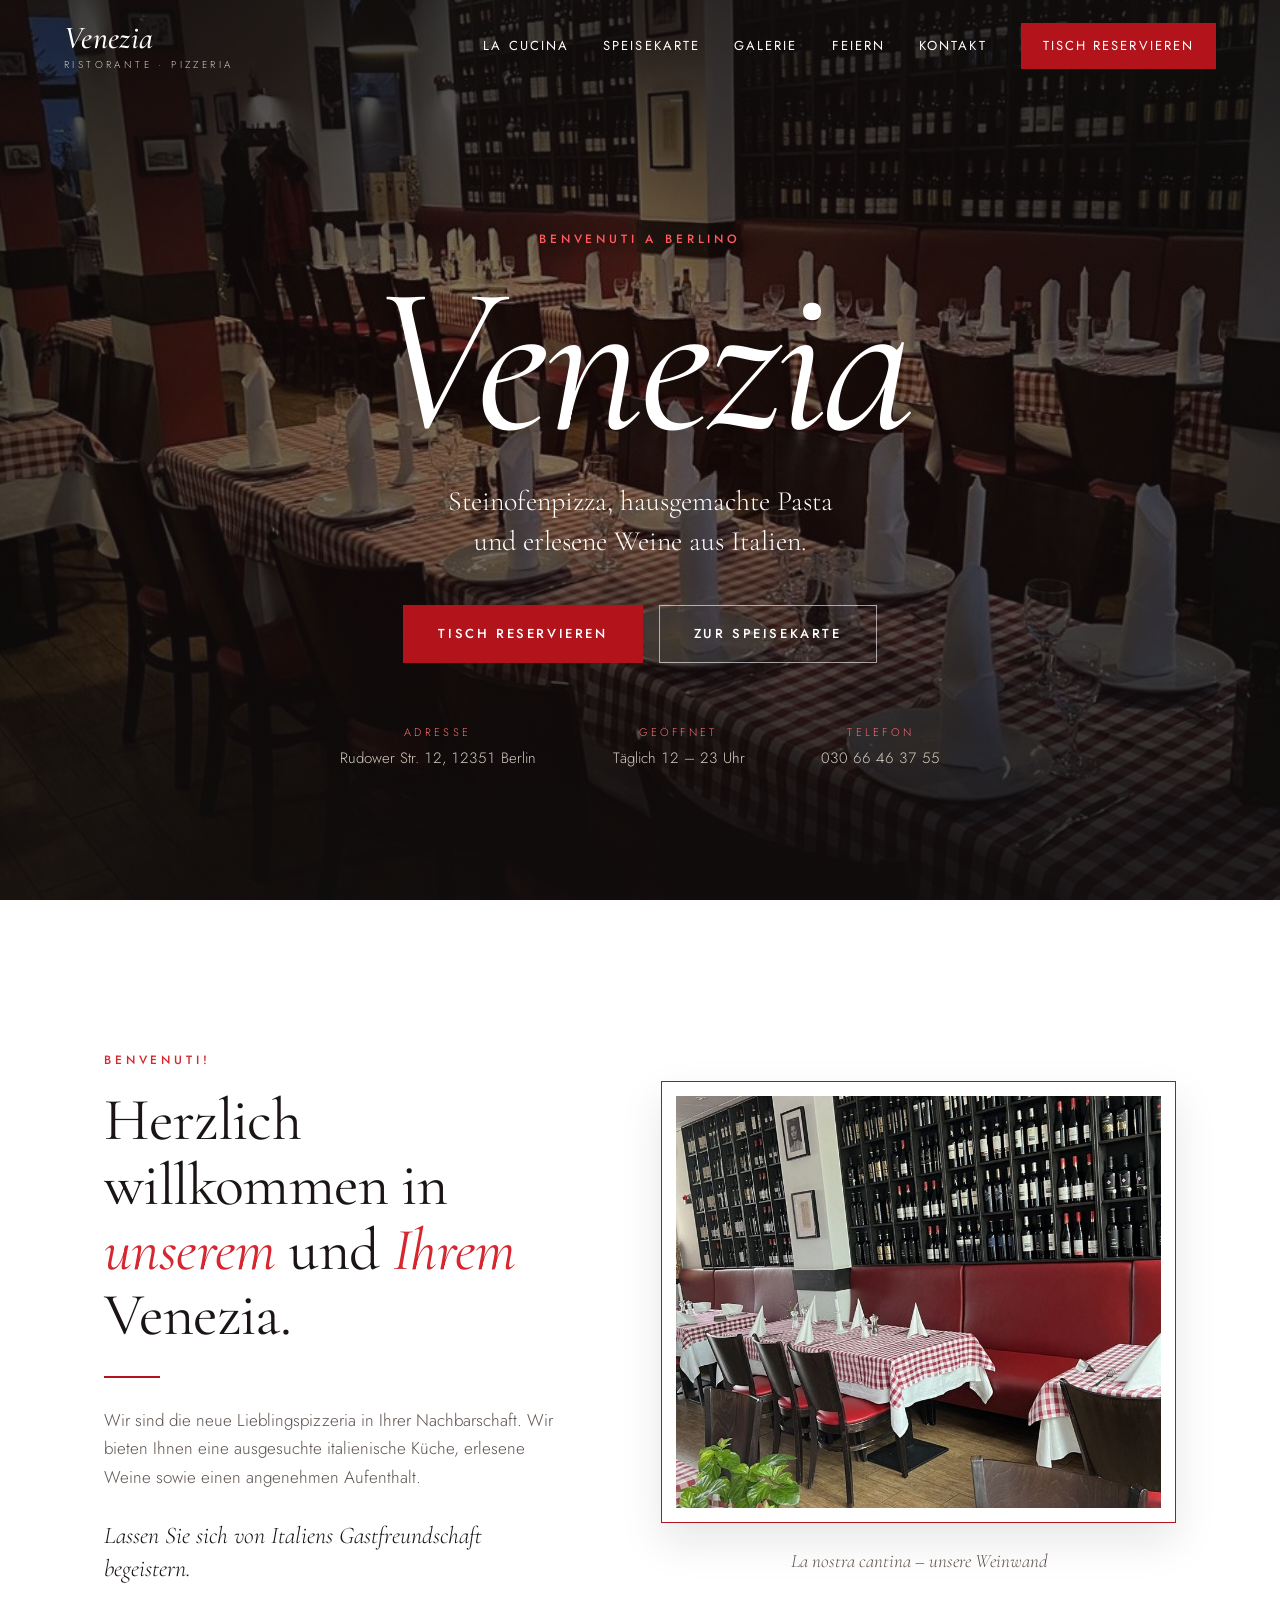
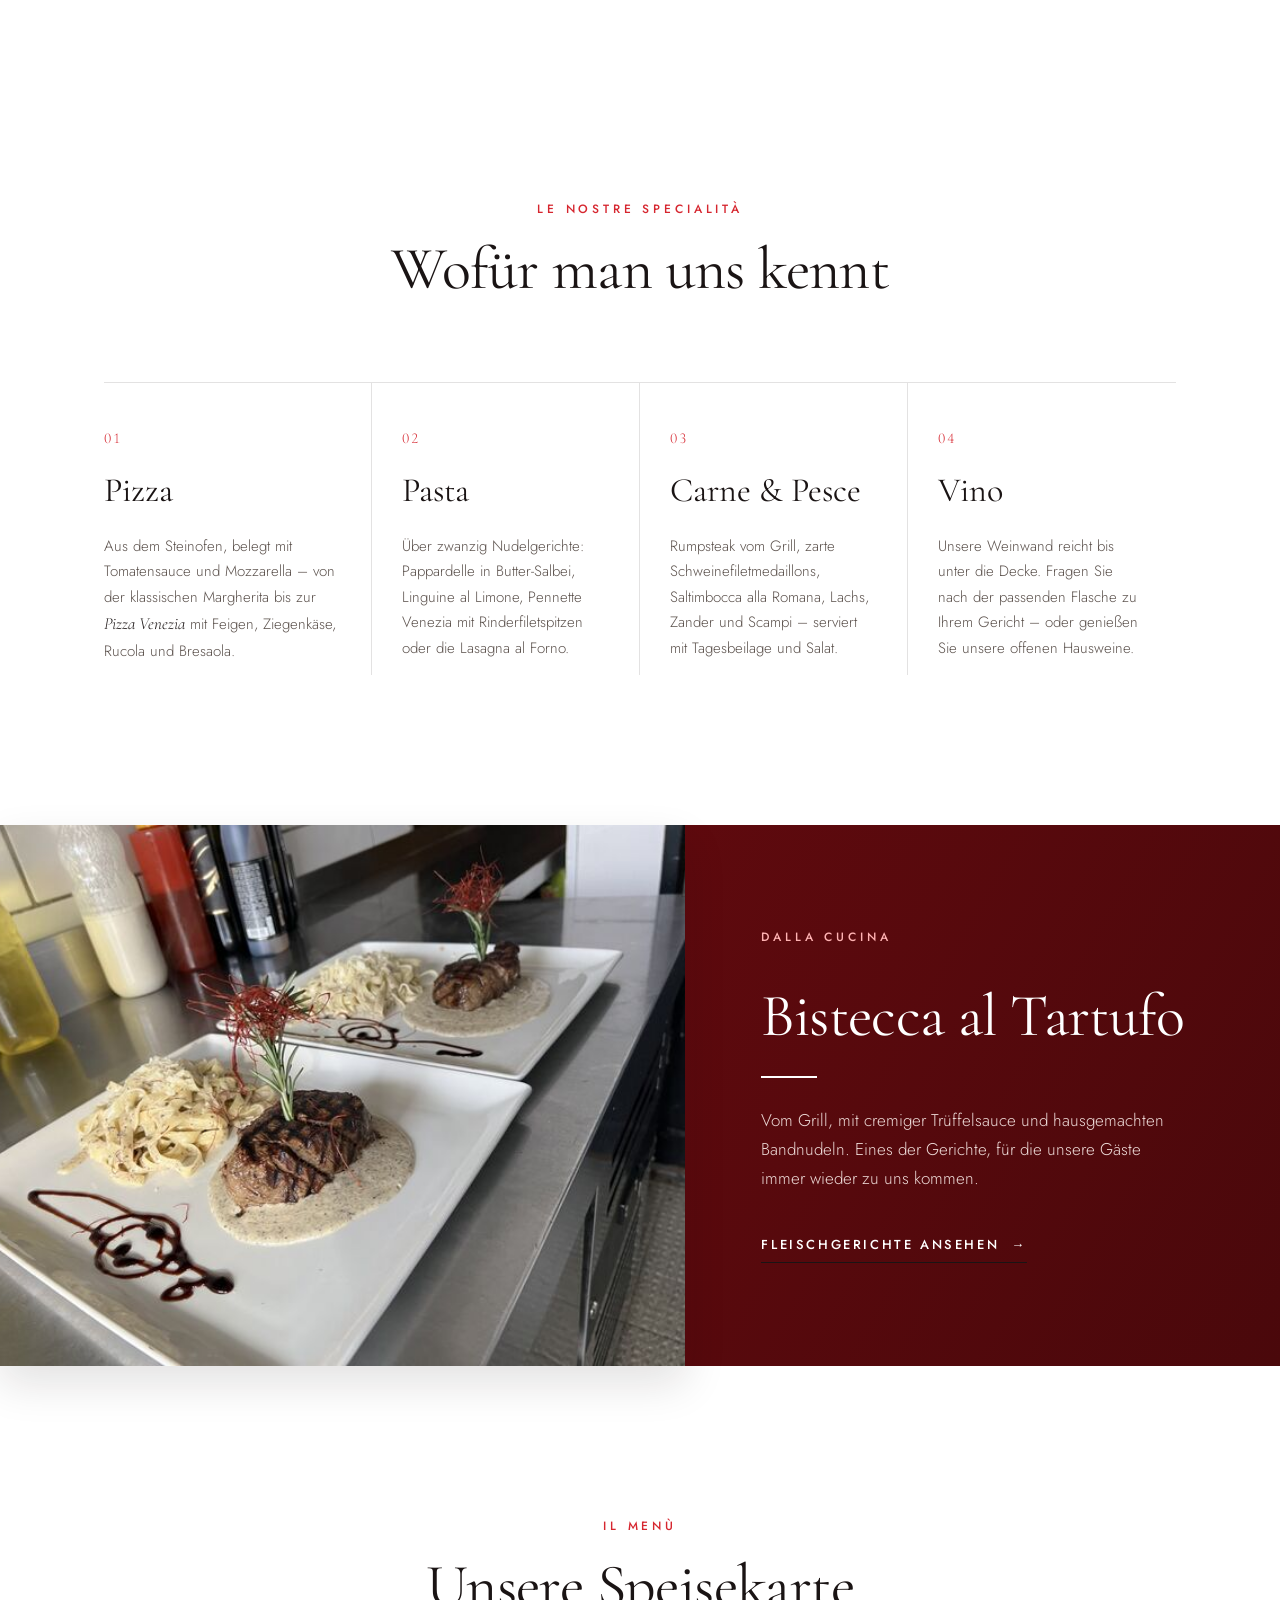
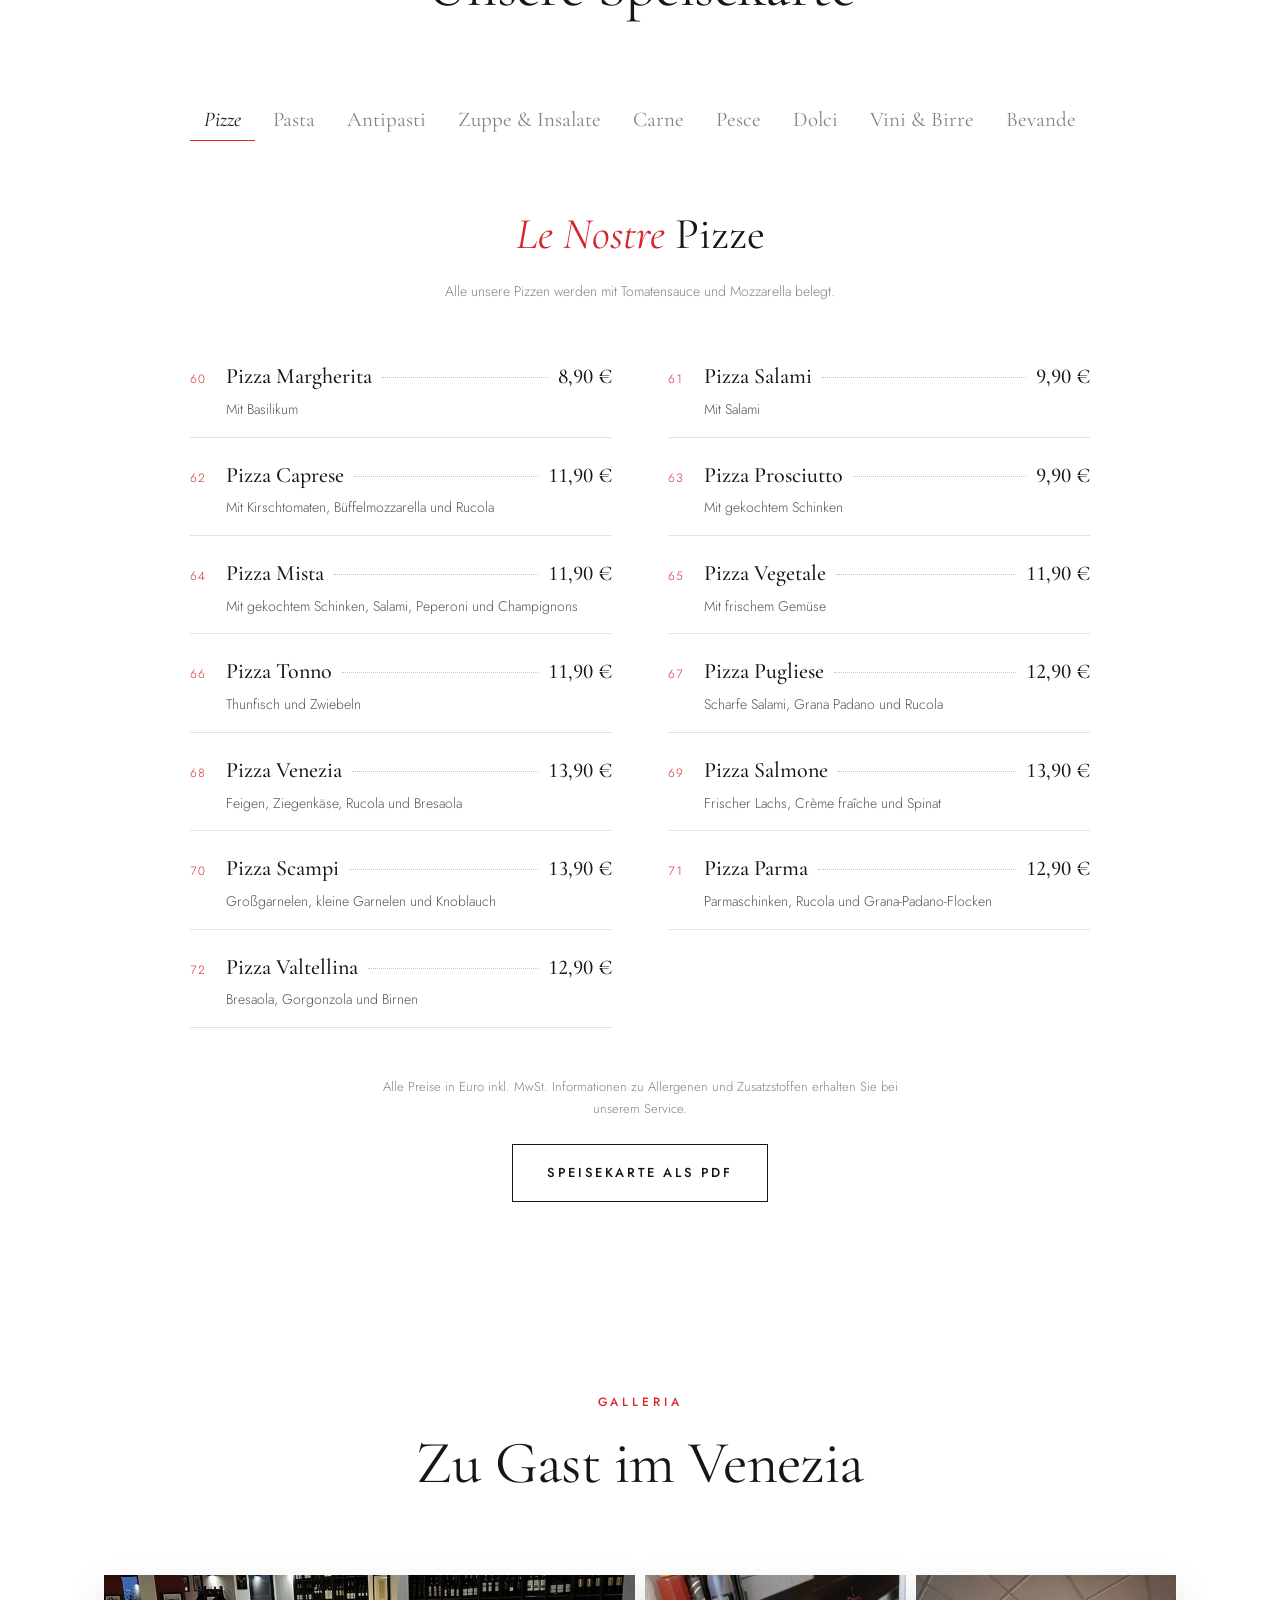
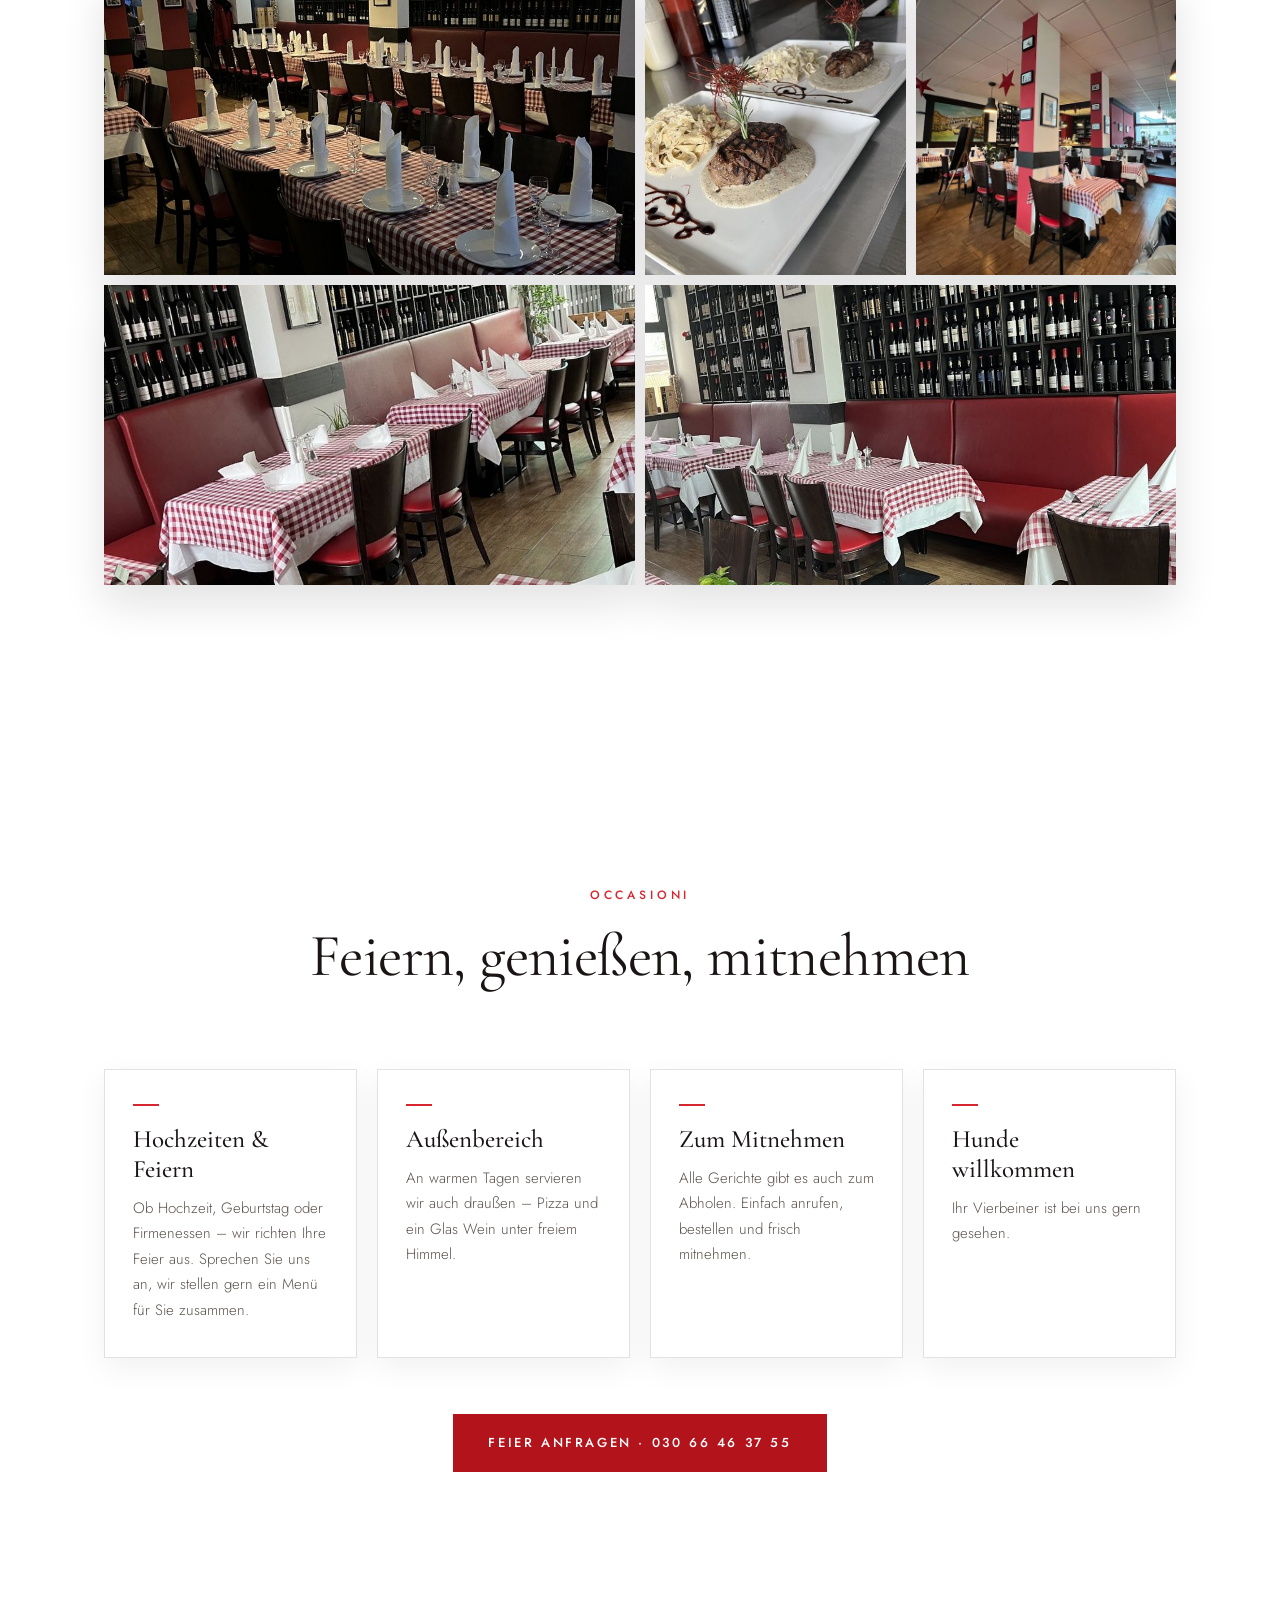
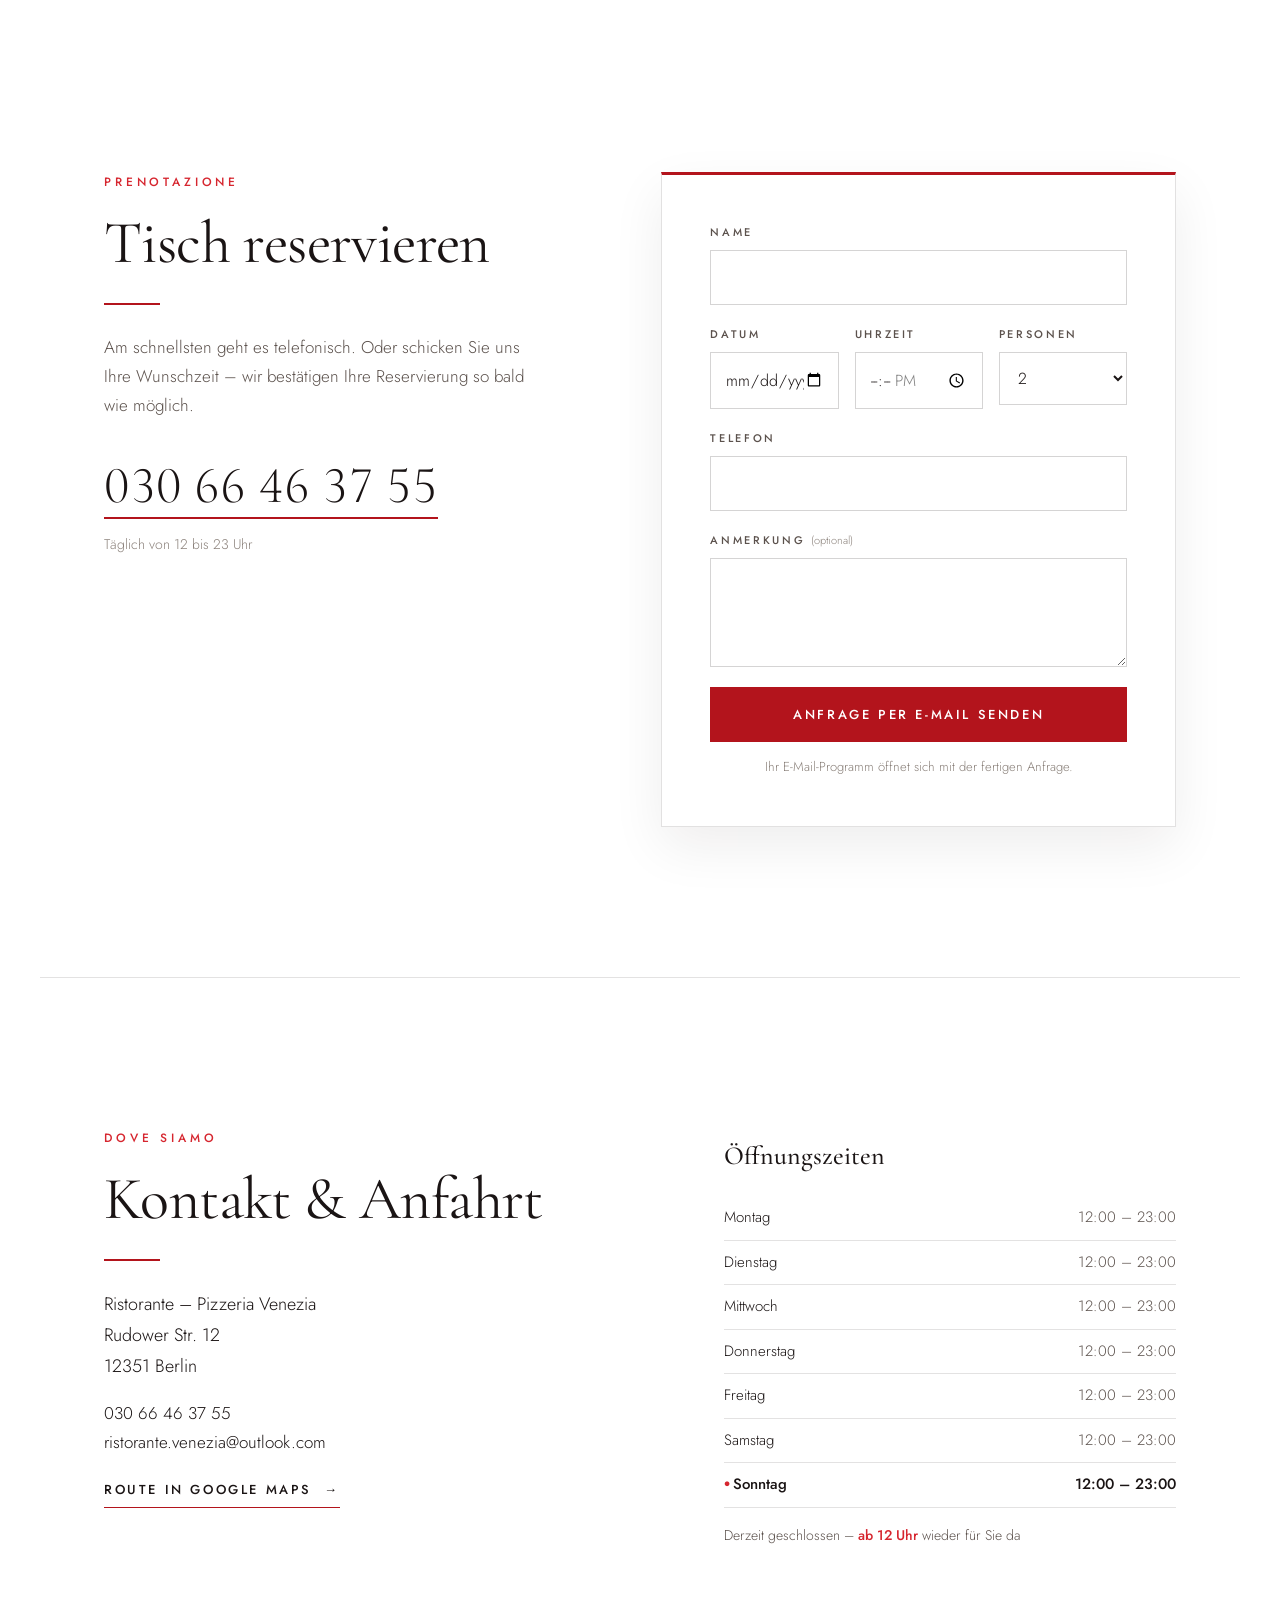
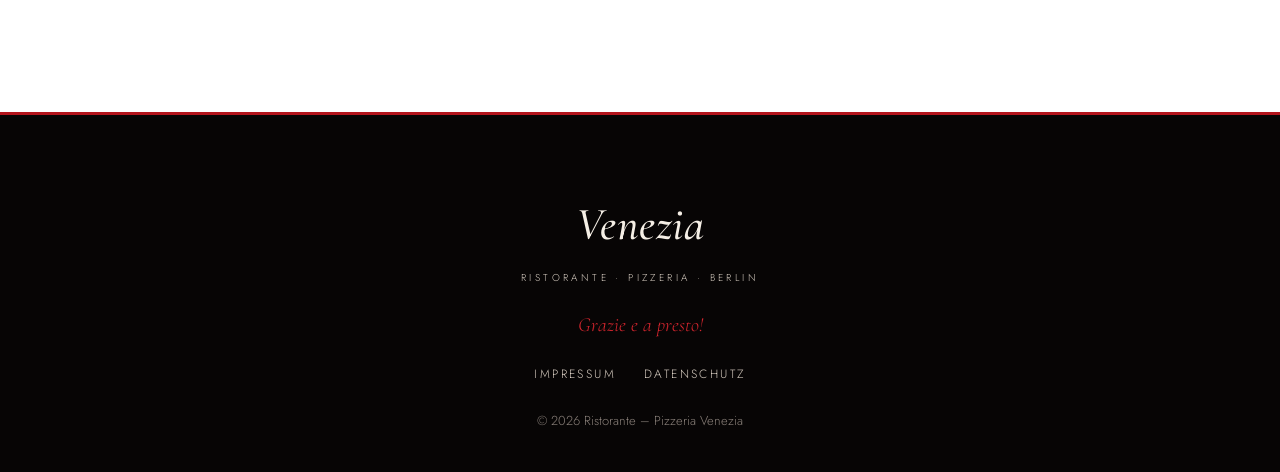
==== commit edbd6a45: "Venezia: Begrüßungsbild, Kartenlink, Bestseller-Fotos, Bezahlung entfernt - Begrüßungsbild mit gleic" ====
--- a/index.html
+++ b/index.html
@@ -3,6 +3,7 @@
 <head>
   <meta charset="utf-8">
   <meta name="viewport" content="width=device-width, initial-scale=1">
+  <meta name="robots" content="noindex, nofollow">
   <title>Ristorante Pizzeria Venezia – Italienische Küche in Berlin</title>
   <meta name="description" content="Ristorante Pizzeria Venezia in der Rudower Str. 12, Berlin: Steinofenpizza, hausgemachte Pasta, Fleisch, Fisch und erlesene italienische Weine. Täglich 12–23 Uhr. Jetzt Tisch reservieren.">
   <meta name="theme-color" content="#ffffff">
@@ -104,7 +105,7 @@
         <p class="signature">Lassen Sie sich von Italiens Gastfreundschaft begeistern.</p>
       </div>
       <figure class="intro-img reveal">
-        <img src="images/weinwand.jpg" alt="Rote Lederbänke und die Weinwand im Venezia" loading="lazy">
+        <div class="intro-frame"><img src="images/weinwand.jpg" alt="Rote Lederbänke und die Weinwand im Venezia" loading="lazy"></div>
         <figcaption>La nostra cantina – unsere Weinwand</figcaption>
       </figure>
     </section>
@@ -275,7 +276,7 @@
         </address>
         <p><a href="tel:+493066463755">030 66 46 37 55</a><br>
            <a href="mailto:ristorante.venezia@outlook.com">ristorante.venezia@outlook.com</a></p>
-        <a class="link-arrow" href="https://www.google.com/maps/search/?api=1&amp;query=Rudower%20Str.%2012%2C%2012351%20Berlin" target="_blank" rel="noopener">Route in Google Maps</a>
+        <a class="link-arrow" href="https://www.google.com/maps/search/?api=1&amp;query=Ristorante%20Pizzeria%20Venezia%2C%20Rudower%20Str.%2012%2C%2012351%20Berlin" target="_blank" rel="noopener">Route in Google Maps</a>
       </div>
       <div class="contact-col reveal">
         <h3 class="h3">Öffnungszeiten</h3>
@@ -290,15 +291,6 @@
         </table>
         <p class="open-status" id="openStatus"></p>
       </div>
-      <div class="contact-col reveal">
-        <h3 class="h3">Bezahlung</h3>
-        <ul class="pay">
-          <li>Bargeld</li>
-          <li>EC-Karte</li>
-          <li>Visa · Mastercard · Maestro</li>
-          <li>Kontaktlos</li>
-        </ul>
-      </div>
     </section>
 
   </main>
--- a/css/style.css
+++ b/css/style.css
@@ -864,3 +864,62 @@
 .hero-inner .reveal:nth-child(2) { transition-delay: .12s; }
 .hero-inner .reveal:nth-child(3) { transition-delay: .24s; }
 .hero-inner .reveal:nth-child(4) { transition-delay: .36s; }
+
+/* Begrüßungsbild: gleichmäßiger Rahmen, Bildunterschrift mit Abstand */
+.intro-img::before { display: none; }
+.intro-frame {
+  border: 1px solid var(--rosso);
+  padding: 14px;
+  background: #fff;
+  box-shadow: 0 18px 40px rgba(26,20,20,.10);
+}
+.intro-frame img { box-shadow: none !important; }
+.intro-img figcaption {
+  margin-top: 22px;
+  text-align: center;
+  font-size: 19px;
+  color: var(--text-dim);
+}
+@media (max-width: 900px) { .intro-frame { padding: 10px; } }
+
+/* Kontakt nur noch zweispaltig (Bezahlung entfernt) */
+.contact { grid-template-columns: 1.2fr 1fr; }
+@media (max-width: 1080px) {
+  .contact { grid-template-columns: 1fr 1fr; }
+  .contact-col:first-child { grid-column: auto; }
+}
+@media (max-width: 640px) { .contact { grid-template-columns: 1fr; } }
+
+/* Bestseller-Foto über einer Speisekarten-Kategorie */
+.menu-best {
+  position: relative;
+  margin: 0 0 48px;
+  border-radius: 4px;
+  overflow: hidden;
+  aspect-ratio: 16 / 7;
+  box-shadow: 0 18px 40px rgba(26,20,20,.12);
+}
+.menu-best img { width: 100%; height: 100%; object-fit: cover; }
+.menu-best figcaption {
+  position: absolute;
+  inset: auto 0 0 0;
+  padding: 70px 32px 26px;
+  background: linear-gradient(180deg, rgba(18,14,14,0), rgba(18,14,14,.82));
+  color: #fff;
+  display: flex;
+  flex-direction: column;
+  gap: 4px;
+}
+.menu-best-label {
+  font-size: 11px;
+  font-weight: 500;
+  letter-spacing: .3em;
+  text-transform: uppercase;
+  color: #ff8f93;
+}
+.menu-best-name { font-family: var(--serif); font-size: clamp(28px, 3.4vw, 40px); line-height: 1.1; }
+.menu-best-text { font-size: 15px; color: rgba(255,255,255,.85); max-width: 520px; }
+@media (max-width: 640px) {
+  .menu-best { aspect-ratio: 4 / 3; margin-bottom: 36px; }
+  .menu-best figcaption { padding: 50px 20px 18px; }
+}
